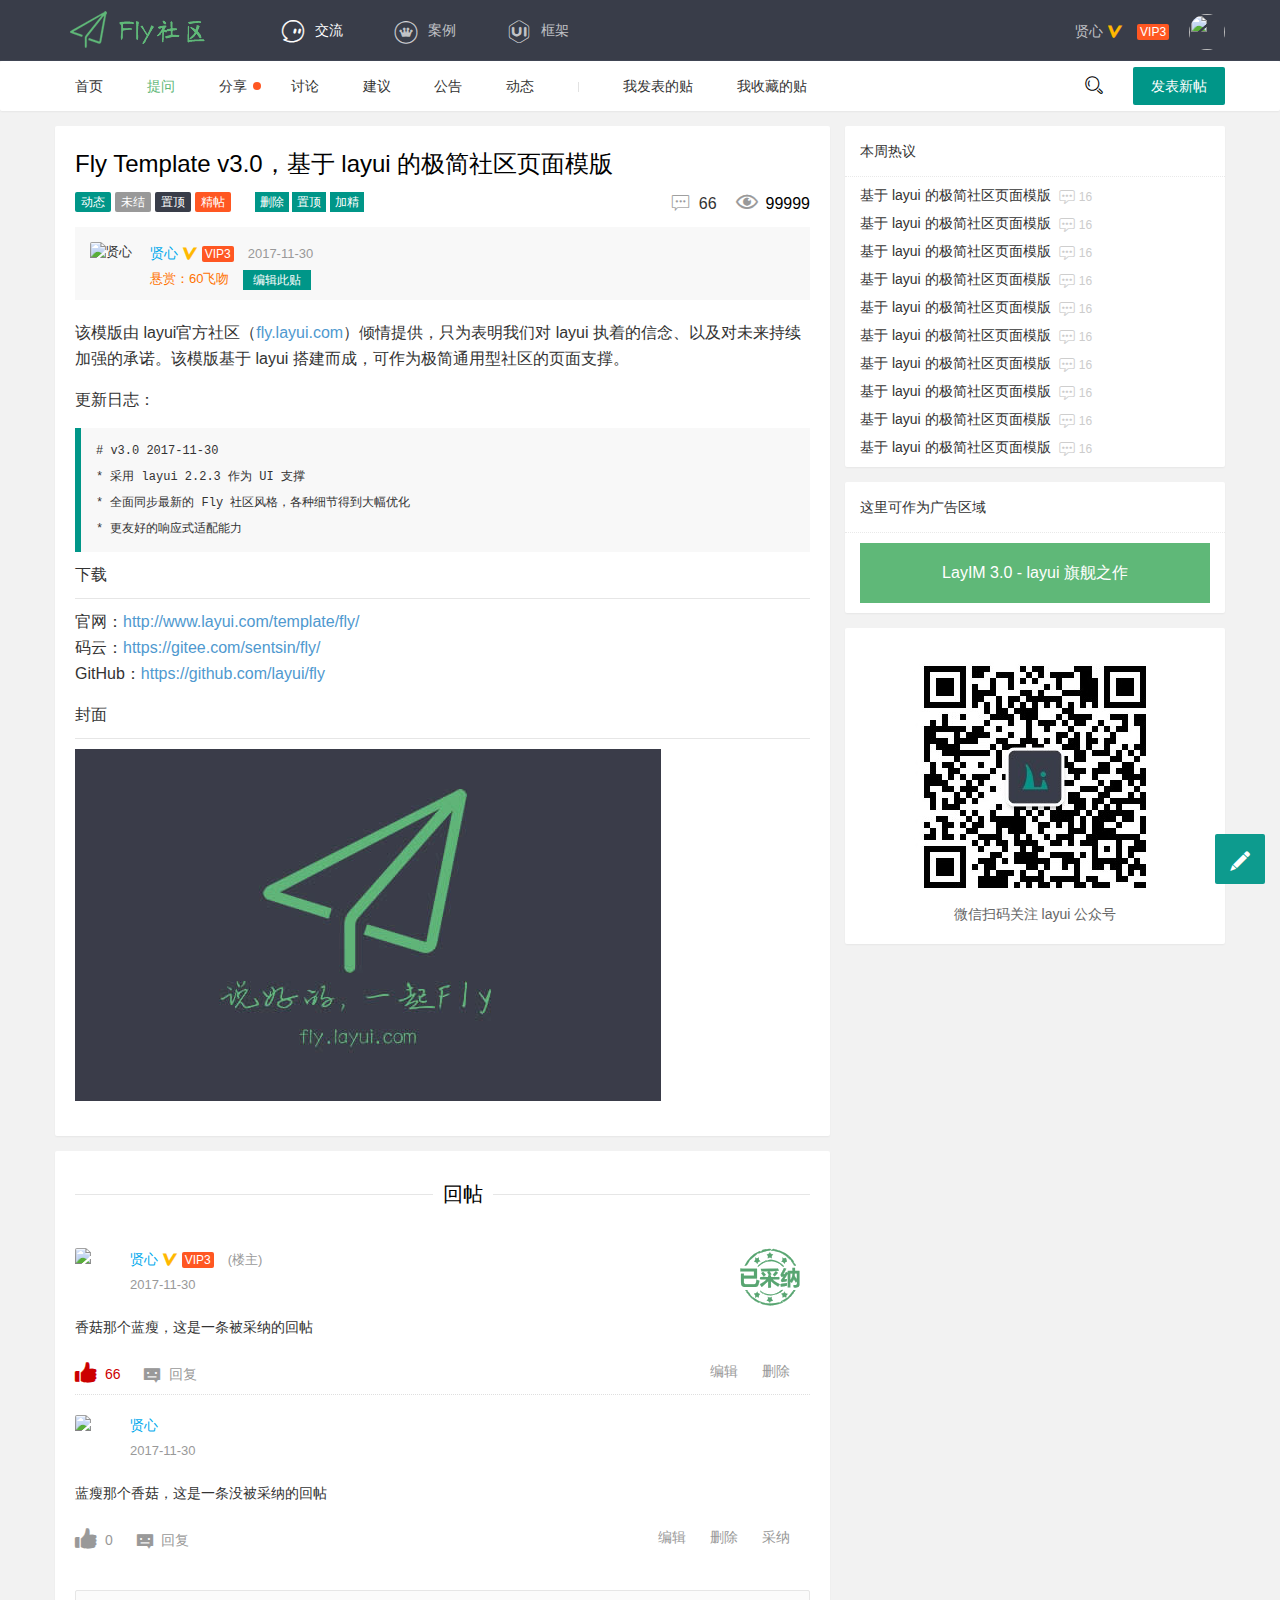
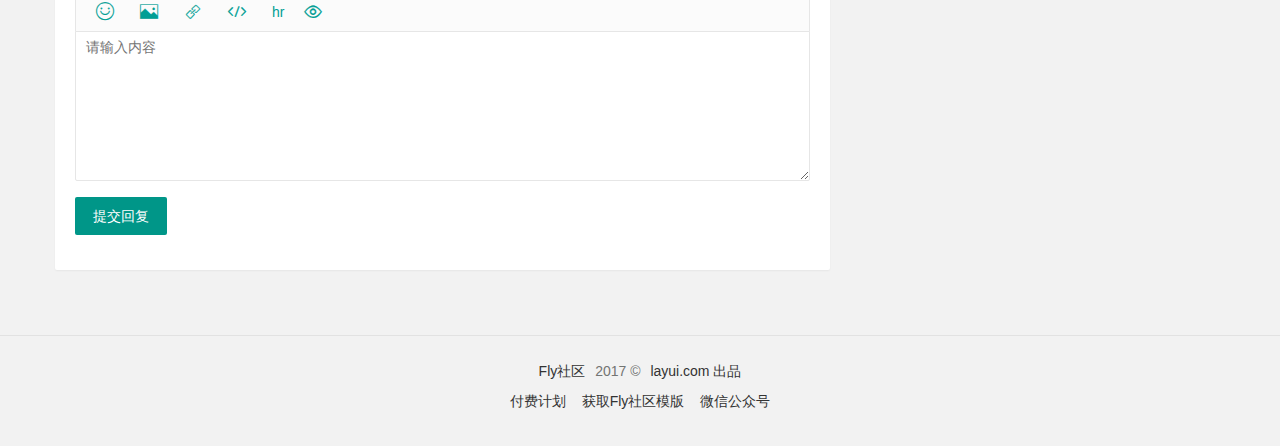
==== src/main/resources/static/fly/html/jie/detail.html @ 5659e228 "Initial commit" ====
<!DOCTYPE html>
<html>
<head>
  <meta charset="utf-8">
  <title>Fly Template v3.0，基于 layui 的极简社区页面模版</title>
  <meta name="viewport" content="width=device-width, initial-scale=1, maximum-scale=1">
  <meta name="keywords" content="fly,layui,前端社区">
  <meta name="description" content="Fly社区是模块化前端UI框架Layui的官网社区，致力于为web开发提供强劲动力">
  <link rel="stylesheet" href="../../res/layui/css/layui.css">
  <link rel="stylesheet" href="../../res/css/global.css">
</head>
<body>

<div class="fly-header layui-bg-black">
  <div class="layui-container">
    <a class="fly-logo" href="/">
      <img src="../../res/images/logo.png" alt="layui">
    </a>
    <ul class="layui-nav fly-nav layui-hide-xs">
      <li class="layui-nav-item layui-this">
        <a href="/"><i class="iconfont icon-jiaoliu"></i>交流</a>
      </li>
      <li class="layui-nav-item">
        <a href="../case/case.html"><i class="iconfont icon-iconmingxinganli"></i>案例</a>
      </li>
      <li class="layui-nav-item">
        <a href="http://www.layui.com/" target="_blank"><i class="iconfont icon-ui"></i>框架</a>
      </li>
    </ul>
    
    <ul class="layui-nav fly-nav-user">
      
      <!-- 未登入的状态 -->
      <!--
      <li class="layui-nav-item">
        <a class="iconfont icon-touxiang layui-hide-xs" href="user/login.html"></a>
      </li>
      <li class="layui-nav-item">
        <a href="user/login.html">登入</a>
      </li>
      <li class="layui-nav-item">
        <a href="user/reg.html">注册</a>
      </li>
      <li class="layui-nav-item layui-hide-xs">
        <a href="/app/qq/" onclick="layer.msg('正在通过QQ登入', {icon:16, shade: 0.1, time:0})" title="QQ登入" class="iconfont icon-qq"></a>
      </li>
      <li class="layui-nav-item layui-hide-xs">
        <a href="/app/weibo/" onclick="layer.msg('正在通过微博登入', {icon:16, shade: 0.1, time:0})" title="微博登入" class="iconfont icon-weibo"></a>
      </li>
       -->
      
      <!-- 登入后的状态 -->
      <li class="layui-nav-item">
        <a class="fly-nav-avatar" href="javascript:;">
          <cite class="layui-hide-xs">贤心</cite>
          <i class="iconfont icon-renzheng layui-hide-xs" title="认证信息：layui 作者"></i>
          <i class="layui-badge fly-badge-vip layui-hide-xs">VIP3</i>
          <img src="https://tva1.sinaimg.cn/crop.0.0.118.118.180/5db11ff4gw1e77d3nqrv8j203b03cweg.jpg">
        </a>
        <dl class="layui-nav-child">
          <dd><a href="../user/set.html"><i class="layui-icon">&#xe620;</i>基本设置</a></dd>
          <dd><a href="../user/message.html"><i class="iconfont icon-tongzhi" style="top: 4px;"></i>我的消息</a></dd>
          <dd><a href="../user/home.html"><i class="layui-icon" style="margin-left: 2px; font-size: 22px;">&#xe68e;</i>我的主页</a></dd>
          <hr style="margin: 5px 0;">
          <dd><a href="" style="text-align: center;">退出</a></dd>
        </dl>
      </li>
    </ul>
  </div>
</div>

<div class="layui-hide-xs">
  <div class="fly-panel fly-column">
    <div class="layui-container">
      <ul class="layui-clear">
        <li class="layui-hide-xs"><a href="/">首页</a></li> 
        <li class="layui-this"><a href="">提问</a></li> 
        <li><a href="">分享<span class="layui-badge-dot"></span></a></li> 
        <li><a href="">讨论</a></li> 
        <li><a href="">建议</a></li> 
        <li><a href="">公告</a></li> 
        <li><a href="">动态</a></li> 
        <li class="layui-hide-xs layui-hide-sm layui-show-md-inline-block"><span class="fly-mid"></span></li> 
        
        <!-- 用户登入后显示 -->
        <li class="layui-hide-xs layui-hide-sm layui-show-md-inline-block"><a href="../user/index.html">我发表的贴</a></li> 
        <li class="layui-hide-xs layui-hide-sm layui-show-md-inline-block"><a href="../user/index.html#collection">我收藏的贴</a></li> 
      </ul> 
      
      <div class="fly-column-right layui-hide-xs"> 
        <span class="fly-search"><i class="layui-icon"></i></span> 
        <a href="add.html" class="layui-btn">发表新帖</a> 
      </div> 
      <div class="layui-hide-sm layui-show-xs-block" style="margin-top: -10px; padding-bottom: 10px; text-align: center;"> 
        <a href="add.html" class="layui-btn">发表新帖</a> 
      </div> 
    </div>
  </div>
</div>

<div class="layui-container">
  <div class="layui-row layui-col-space15">
    <div class="layui-col-md8 content detail">
      <div class="fly-panel detail-box">
        <h1>Fly Template v3.0，基于 layui 的极简社区页面模版</h1>
        <div class="fly-detail-info">
          <!-- <span class="layui-badge">审核中</span> -->
          <span class="layui-badge layui-bg-green fly-detail-column">动态</span>
          
          <span class="layui-badge" style="background-color: #999;">未结</span>
          <!-- <span class="layui-badge" style="background-color: #5FB878;">已结</span> -->
          
          <span class="layui-badge layui-bg-black">置顶</span>
          <span class="layui-badge layui-bg-red">精帖</span>
          
          <div class="fly-admin-box" data-id="123">
            <span class="layui-btn layui-btn-xs jie-admin" type="del">删除</span>
            
            <span class="layui-btn layui-btn-xs jie-admin" type="set" field="stick" rank="1">置顶</span> 
            <!-- <span class="layui-btn layui-btn-xs jie-admin" type="set" field="stick" rank="0" style="background-color:#ccc;">取消置顶</span> -->
            
            <span class="layui-btn layui-btn-xs jie-admin" type="set" field="status" rank="1">加精</span> 
            <!-- <span class="layui-btn layui-btn-xs jie-admin" type="set" field="status" rank="0" style="background-color:#ccc;">取消加精</span> -->
          </div>
          <span class="fly-list-nums"> 
            <a href="#comment"><i class="iconfont" title="回答">&#xe60c;</i> 66</a>
            <i class="iconfont" title="人气">&#xe60b;</i> 99999
          </span>
        </div>
        <div class="detail-about">
          <a class="fly-avatar" href="../user/home.html">
            <img src="https://tva1.sinaimg.cn/crop.0.0.118.118.180/5db11ff4gw1e77d3nqrv8j203b03cweg.jpg" alt="贤心">
          </a>
          <div class="fly-detail-user">
            <a href="../user/home.html" class="fly-link">
              <cite>贤心</cite>
              <i class="iconfont icon-renzheng" title="认证信息：{{ rows.user.approve }}"></i>
              <i class="layui-badge fly-badge-vip">VIP3</i>
            </a>
            <span>2017-11-30</span>
          </div>
          <div class="detail-hits" id="LAY_jieAdmin" data-id="123">
            <span style="padding-right: 10px; color: #FF7200">悬赏：60飞吻</span>  
            <span class="layui-btn layui-btn-xs jie-admin" type="edit"><a href="add.html">编辑此贴</a></span>
          </div>
        </div>
        <div class="detail-body photos">
          <p>
            该模版由 layui官方社区（<a href="http://fly.layui.com/" target="_blank">fly.layui.com</a>）倾情提供，只为表明我们对 layui 执着的信念、以及对未来持续加强的承诺。该模版基于 layui 搭建而成，可作为极简通用型社区的页面支撑。
          </p>
          <p>更新日志：</p>
<pre>
# v3.0 2017-11-30
* 采用 layui 2.2.3 作为 UI 支撑
* 全面同步最新的 Fly 社区风格，各种细节得到大幅优化
* 更友好的响应式适配能力
</pre>
          
          下载<hr>
          <p>
            官网：<a href="http://www.layui.com/template/fly/" target="_blank">http://www.layui.com/template/fly/</a><br>
            码云：<a href="https://gitee.com/sentsin/fly/" target="_blank">https://gitee.com/sentsin/fly/</a><br>
            GitHub：<a href="https://github.com/layui/fly" target="_blank">https://github.com/layui/fly</a>
          </p>
          封面<hr>
          <p>
            <img src="../../res/images/fly.jpg" alt="Fly社区">
          </p>
        </div>
      </div>

      <div class="fly-panel detail-box" id="flyReply">
        <fieldset class="layui-elem-field layui-field-title" style="text-align: center;">
          <legend>回帖</legend>
        </fieldset>

        <ul class="jieda" id="jieda">
          <li data-id="111" class="jieda-daan">
            <a name="item-1111111111"></a>
            <div class="detail-about detail-about-reply">
              <a class="fly-avatar" href="">
                <img src="https://tva1.sinaimg.cn/crop.0.0.118.118.180/5db11ff4gw1e77d3nqrv8j203b03cweg.jpg" alt=" ">
              </a>
              <div class="fly-detail-user">
                <a href="" class="fly-link">
                  <cite>贤心</cite>
                  <i class="iconfont icon-renzheng" title="认证信息：XXX"></i>
                  <i class="layui-badge fly-badge-vip">VIP3</i>              
                </a>
                
                <span>(楼主)</span>
                <!--
                <span style="color:#5FB878">(管理员)</span>
                <span style="color:#FF9E3F">（社区之光）</span>
                <span style="color:#999">（该号已被封）</span>
                -->
              </div>

              <div class="detail-hits">
                <span>2017-11-30</span>
              </div>

              <i class="iconfont icon-caina" title="最佳答案"></i>
            </div>
            <div class="detail-body jieda-body photos">
              <p>香菇那个蓝瘦，这是一条被采纳的回帖</p>
            </div>
            <div class="jieda-reply">
              <span class="jieda-zan zanok" type="zan">
                <i class="iconfont icon-zan"></i>
                <em>66</em>
              </span>
              <span type="reply">
                <i class="iconfont icon-svgmoban53"></i>
                回复
              </span>
              <div class="jieda-admin">
                <span type="edit">编辑</span>
                <span type="del">删除</span>
                <!-- <span class="jieda-accept" type="accept">采纳</span> -->
              </div>
            </div>
          </li>
          
          <li data-id="111">
            <a name="item-1111111111"></a>
            <div class="detail-about detail-about-reply">
              <a class="fly-avatar" href="">
                <img src="https://tva1.sinaimg.cn/crop.0.0.118.118.180/5db11ff4gw1e77d3nqrv8j203b03cweg.jpg" alt=" ">
              </a>
              <div class="fly-detail-user">
                <a href="" class="fly-link">
                  <cite>贤心</cite>       
                </a>
              </div>
              <div class="detail-hits">
                <span>2017-11-30</span>
              </div>
            </div>
            <div class="detail-body jieda-body photos">
              <p>蓝瘦那个香菇，这是一条没被采纳的回帖</p>
            </div>
            <div class="jieda-reply">
              <span class="jieda-zan" type="zan">
                <i class="iconfont icon-zan"></i>
                <em>0</em>
              </span>
              <span type="reply">
                <i class="iconfont icon-svgmoban53"></i>
                回复
              </span>
              <div class="jieda-admin">
                <span type="edit">编辑</span>
                <span type="del">删除</span>
                <span class="jieda-accept" type="accept">采纳</span>
              </div>
            </div>
          </li>
          
          <!-- 无数据时 -->
          <!-- <li class="fly-none">消灭零回复</li> -->
        </ul>
        
        <div class="layui-form layui-form-pane">
          <form action="/jie/reply/" method="post">
            <div class="layui-form-item layui-form-text">
              <a name="comment"></a>
              <div class="layui-input-block">
                <textarea id="L_content" name="content" required lay-verify="required" placeholder="请输入内容"  class="layui-textarea fly-editor" style="height: 150px;"></textarea>
              </div>
            </div>
            <div class="layui-form-item">
              <input type="hidden" name="jid" value="123">
              <button class="layui-btn" lay-filter="*" lay-submit>提交回复</button>
            </div>
          </form>
        </div>
      </div>
    </div>
    <div class="layui-col-md4">
      <dl class="fly-panel fly-list-one">
        <dt class="fly-panel-title">本周热议</dt>
        <dd>
          <a href="">基于 layui 的极简社区页面模版</a>
          <span><i class="iconfont icon-pinglun1"></i> 16</span>
        </dd>
        <dd>
          <a href="">基于 layui 的极简社区页面模版</a>
          <span><i class="iconfont icon-pinglun1"></i> 16</span>
        </dd>
        <dd>
          <a href="">基于 layui 的极简社区页面模版</a>
          <span><i class="iconfont icon-pinglun1"></i> 16</span>
        </dd>
        <dd>
          <a href="">基于 layui 的极简社区页面模版</a>
          <span><i class="iconfont icon-pinglun1"></i> 16</span>
        </dd>
        <dd>
          <a href="">基于 layui 的极简社区页面模版</a>
          <span><i class="iconfont icon-pinglun1"></i> 16</span>
        </dd>
        <dd>
          <a href="">基于 layui 的极简社区页面模版</a>
          <span><i class="iconfont icon-pinglun1"></i> 16</span>
        </dd>
        <dd>
          <a href="">基于 layui 的极简社区页面模版</a>
          <span><i class="iconfont icon-pinglun1"></i> 16</span>
        </dd>
        <dd>
          <a href="">基于 layui 的极简社区页面模版</a>
          <span><i class="iconfont icon-pinglun1"></i> 16</span>
        </dd>
        <dd>
          <a href="">基于 layui 的极简社区页面模版</a>
          <span><i class="iconfont icon-pinglun1"></i> 16</span>
        </dd>
        <dd>
          <a href="">基于 layui 的极简社区页面模版</a>
          <span><i class="iconfont icon-pinglun1"></i> 16</span>
        </dd>

        <!-- 无数据时 -->
        <!--
        <div class="fly-none">没有相关数据</div>
        -->
      </dl>

      <div class="fly-panel">
        <div class="fly-panel-title">
          这里可作为广告区域
        </div>
        <div class="fly-panel-main">
          <a href="http://layim.layui.com/?from=fly" target="_blank" class="fly-zanzhu" time-limit="2017.09.25-2099.01.01" style="background-color: #5FB878;">LayIM 3.0 - layui 旗舰之作</a>
        </div>
      </div>

      <div class="fly-panel" style="padding: 20px 0; text-align: center;">
        <img src="../../res/images/weixin.jpg" style="max-width: 100%;" alt="layui">
        <p style="position: relative; color: #666;">微信扫码关注 layui 公众号</p>
      </div>

    </div>
  </div>
</div>

<div class="fly-footer">
  <p><a href="http://fly.layui.com/" target="_blank">Fly社区</a> 2017 &copy; <a href="http://www.layui.com/" target="_blank">layui.com 出品</a></p>
  <p>
    <a href="http://fly.layui.com/jie/3147/" target="_blank">付费计划</a>
    <a href="http://www.layui.com/template/fly/" target="_blank">获取Fly社区模版</a>
    <a href="http://fly.layui.com/jie/2461/" target="_blank">微信公众号</a>
  </p>
</div>

<script src="../../res/layui/layui.js"></script>
<script>
layui.cache.page = 'jie';
layui.cache.user = {
  username: '游客'
  ,uid: -1
  ,avatar: '../../res/images/avatar/00.jpg'
  ,experience: 83
  ,sex: '男'
};
layui.config({
  version: "3.0.0"
  ,base: '../../res/mods/'
}).extend({
  fly: 'index'
}).use(['fly', 'face'], function(){
  var $ = layui.$
  ,fly = layui.fly;
  //如果你是采用模版自带的编辑器，你需要开启以下语句来解析。
  /*
  $('.detail-body').each(function(){
    var othis = $(this), html = othis.html();
    othis.html(fly.content(html));
  });
  */
});
</script>

</body>
</html>
---- src/main/resources/static/fly/res/layui/css/layui.css ----
/** layui-v2.2.3 MIT License By http://www.layui.com */
 .layui-inline,img{display:inline-block;vertical-align:middle}h1,h2,h3,h4,h5,h6{font-weight:400}.layui-edge,.layui-header,.layui-inline,.layui-main{position:relative}.layui-btn,.layui-edge,.layui-inline,img{vertical-align:middle}blockquote,body,button,dd,div,dl,dt,form,h1,h2,h3,h4,h5,h6,input,li,ol,p,pre,td,textarea,th,ul{margin:0;padding:0;-webkit-tap-highlight-color:rgba(0,0,0,0)}a:active,a:hover{outline:0}img{border:none}li{list-style:none}table{border-collapse:collapse;border-spacing:0}h4,h5,h6{font-size:100%}button,input,optgroup,option,select,textarea{font-family:inherit;font-size:inherit;font-style:inherit;font-weight:inherit;outline:0}pre{white-space:pre-wrap;white-space:-moz-pre-wrap;white-space:-pre-wrap;white-space:-o-pre-wrap;word-wrap:break-word}body{line-height:24px;font:14px Helvetica Neue,Helvetica,PingFang SC,\5FAE\8F6F\96C5\9ED1,Tahoma,Arial,sans-serif}hr{height:1px;margin:10px 0;border:0;clear:both}a{color:#333;text-decoration:none}a:hover{color:#777}a cite{font-style:normal;*cursor:pointer}.layui-border-box,.layui-border-box *{box-sizing:border-box}.layui-box,.layui-box *{box-sizing:content-box}.layui-clear{clear:both;*zoom:1}.layui-clear:after{content:'\20';clear:both;*zoom:1;display:block;height:0}.layui-inline{*display:inline;*zoom:1}.layui-edge{display:inline-block;width:0;height:0;border-width:6px;border-style:dashed;border-color:transparent;overflow:hidden}.layui-edge-top{top:-4px;border-bottom-color:#999;border-bottom-style:solid}.layui-edge-right{border-left-color:#999;border-left-style:solid}.layui-edge-bottom{top:2px;border-top-color:#999;border-top-style:solid}.layui-edge-left{border-right-color:#999;border-right-style:solid}.layui-elip{text-overflow:ellipsis;overflow:hidden;white-space:nowrap}.layui-disabled,.layui-icon,.layui-unselect{-moz-user-select:none;-webkit-user-select:none;-ms-user-select:none}.layui-disabled,.layui-disabled:hover{color:#d2d2d2!important;cursor:not-allowed!important}.layui-circle{border-radius:100%}.layui-show{display:block!important}.layui-hide{display:none!important}@font-face{font-family:layui-icon;src:url(../font/iconfont.eot?v=220);src:url(../font/iconfont.eot?v=220#iefix) format('embedded-opentype'),url(../font/iconfont.svg?v=220#iconfont) format('svg'),url(../font/iconfont.woff?v=220) format('woff'),url(../font/iconfont.ttf?v=220) format('truetype')}.layui-icon{font-family:layui-icon!important;font-size:16px;font-style:normal;-webkit-font-smoothing:antialiased;-moz-osx-font-smoothing:grayscale}.layui-main{width:1140px;margin:0 auto}.layui-header{z-index:1000;height:60px}.layui-header a:hover{transition:all .5s;-webkit-transition:all .5s}.layui-side{position:fixed;top:0;bottom:0;z-index:999;width:200px;overflow-x:hidden}.layui-side-scroll{width:220px;height:100%;overflow-x:hidden}.layui-body{position:absolute;left:200px;right:0;top:0;bottom:0;z-index:998;width:auto;overflow:hidden;overflow-y:auto;box-sizing:border-box}.layui-layout-body{overflow:hidden}.layui-layout-admin .layui-header{background-color:#23262E}.layui-layout-admin .layui-side{top:60px;width:200px;overflow-x:hidden}.layui-layout-admin .layui-body{top:60px;bottom:44px}.layui-layout-admin .layui-main{width:auto;margin:0 15px}.layui-layout-admin .layui-footer{position:fixed;left:200px;right:0;bottom:0;height:44px;line-height:44px;padding:0 15px;background-color:#eee}.layui-layout-admin .layui-logo{position:absolute;left:0;top:0;width:200px;height:100%;line-height:60px;text-align:center;color:#009688;font-size:16px}.layui-layout-admin .layui-header .layui-nav{background:0 0}.layui-layout-left{position:absolute!important;left:200px;top:0}.layui-layout-right{position:absolute!important;right:0;top:0}.layui-container{position:relative;margin:0 auto;padding:0 15px;box-sizing:border-box}.layui-fluid{position:relative;margin:0 auto;padding:0 15px}.layui-row:after,.layui-row:before{content:'';display:block;clear:both}.layui-col-lg1,.layui-col-lg10,.layui-col-lg11,.layui-col-lg12,.layui-col-lg2,.layui-col-lg3,.layui-col-lg4,.layui-col-lg5,.layui-col-lg6,.layui-col-lg7,.layui-col-lg8,.layui-col-lg9,.layui-col-md1,.layui-col-md10,.layui-col-md11,.layui-col-md12,.layui-col-md2,.layui-col-md3,.layui-col-md4,.layui-col-md5,.layui-col-md6,.layui-col-md7,.layui-col-md8,.layui-col-md9,.layui-col-sm1,.layui-col-sm10,.layui-col-sm11,.layui-col-sm12,.layui-col-sm2,.layui-col-sm3,.layui-col-sm4,.layui-col-sm5,.layui-col-sm6,.layui-col-sm7,.layui-col-sm8,.layui-col-sm9,.layui-col-xs1,.layui-col-xs10,.layui-col-xs11,.layui-col-xs12,.layui-col-xs2,.layui-col-xs3,.layui-col-xs4,.layui-col-xs5,.layui-col-xs6,.layui-col-xs7,.layui-col-xs8,.layui-col-xs9{position:relative;display:block;box-sizing:border-box}.layui-col-xs1,.layui-col-xs10,.layui-col-xs11,.layui-col-xs12,.layui-col-xs2,.layui-col-xs3,.layui-col-xs4,.layui-col-xs5,.layui-col-xs6,.layui-col-xs7,.layui-col-xs8,.layui-col-xs9{float:left}.layui-col-xs1{width:8.33333333%}.layui-col-xs2{width:16.66666667%}.layui-col-xs3{width:25%}.layui-col-xs4{width:33.33333333%}.layui-col-xs5{width:41.66666667%}.layui-col-xs6{width:50%}.layui-col-xs7{width:58.33333333%}.layui-col-xs8{width:66.66666667%}.layui-col-xs9{width:75%}.layui-col-xs10{width:83.33333333%}.layui-col-xs11{width:91.66666667%}.layui-col-xs12{width:100%}.layui-col-xs-offset1{margin-left:8.33333333%}.layui-col-xs-offset2{margin-left:16.66666667%}.layui-col-xs-offset3{margin-left:25%}.layui-col-xs-offset4{margin-left:33.33333333%}.layui-col-xs-offset5{margin-left:41.66666667%}.layui-col-xs-offset6{margin-left:50%}.layui-col-xs-offset7{margin-left:58.33333333%}.layui-col-xs-offset8{margin-left:66.66666667%}.layui-col-xs-offset9{margin-left:75%}.layui-col-xs-offset10{margin-left:83.33333333%}.layui-col-xs-offset11{margin-left:91.66666667%}.layui-col-xs-offset12{margin-left:100%}@media screen and (max-width:768px){.layui-hide-xs{display:none!important}.layui-show-xs-block{display:block!important}.layui-show-xs-inline{display:inline!important}.layui-show-xs-inline-block{display:inline-block!important}}@media screen and (min-width:768px){.layui-container{width:750px}.layui-hide-sm{display:none!important}.layui-show-sm-block{display:block!important}.layui-show-sm-inline{display:inline!important}.layui-show-sm-inline-block{display:inline-block!important}.layui-col-sm1,.layui-col-sm10,.layui-col-sm11,.layui-col-sm12,.layui-col-sm2,.layui-col-sm3,.layui-col-sm4,.layui-col-sm5,.layui-col-sm6,.layui-col-sm7,.layui-col-sm8,.layui-col-sm9{float:left}.layui-col-sm1{width:8.33333333%}.layui-col-sm2{width:16.66666667%}.layui-col-sm3{width:25%}.layui-col-sm4{width:33.33333333%}.layui-col-sm5{width:41.66666667%}.layui-col-sm6{width:50%}.layui-col-sm7{width:58.33333333%}.layui-col-sm8{width:66.66666667%}.layui-col-sm9{width:75%}.layui-col-sm10{width:83.33333333%}.layui-col-sm11{width:91.66666667%}.layui-col-sm12{width:100%}.layui-col-sm-offset1{margin-left:8.33333333%}.layui-col-sm-offset2{margin-left:16.66666667%}.layui-col-sm-offset3{margin-left:25%}.layui-col-sm-offset4{margin-left:33.33333333%}.layui-col-sm-offset5{margin-left:41.66666667%}.layui-col-sm-offset6{margin-left:50%}.layui-col-sm-offset7{margin-left:58.33333333%}.layui-col-sm-offset8{margin-left:66.66666667%}.layui-col-sm-offset9{margin-left:75%}.layui-col-sm-offset10{margin-left:83.33333333%}.layui-col-sm-offset11{margin-left:91.66666667%}.layui-col-sm-offset12{margin-left:100%}}@media screen and (min-width:992px){.layui-container{width:970px}.layui-hide-md{display:none!important}.layui-show-md-block{display:block!important}.layui-show-md-inline{display:inline!important}.layui-show-md-inline-block{display:inline-block!important}.layui-col-md1,.layui-col-md10,.layui-col-md11,.layui-col-md12,.layui-col-md2,.layui-col-md3,.layui-col-md4,.layui-col-md5,.layui-col-md6,.layui-col-md7,.layui-col-md8,.layui-col-md9{float:left}.layui-col-md1{width:8.33333333%}.layui-col-md2{width:16.66666667%}.layui-col-md3{width:25%}.layui-col-md4{width:33.33333333%}.layui-col-md5{width:41.66666667%}.layui-col-md6{width:50%}.layui-col-md7{width:58.33333333%}.layui-col-md8{width:66.66666667%}.layui-col-md9{width:75%}.layui-col-md10{width:83.33333333%}.layui-col-md11{width:91.66666667%}.layui-col-md12{width:100%}.layui-col-md-offset1{margin-left:8.33333333%}.layui-col-md-offset2{margin-left:16.66666667%}.layui-col-md-offset3{margin-left:25%}.layui-col-md-offset4{margin-left:33.33333333%}.layui-col-md-offset5{margin-left:41.66666667%}.layui-col-md-offset6{margin-left:50%}.layui-col-md-offset7{margin-left:58.33333333%}.layui-col-md-offset8{margin-left:66.66666667%}.layui-col-md-offset9{margin-left:75%}.layui-col-md-offset10{margin-left:83.33333333%}.layui-col-md-offset11{margin-left:91.66666667%}.layui-col-md-offset12{margin-left:100%}}@media screen and (min-width:1200px){.layui-container{width:1170px}.layui-hide-lg{display:none!important}.layui-show-lg-block{display:block!important}.layui-show-lg-inline{display:inline!important}.layui-show-lg-inline-block{display:inline-block!important}.layui-col-lg1,.layui-col-lg10,.layui-col-lg11,.layui-col-lg12,.layui-col-lg2,.layui-col-lg3,.layui-col-lg4,.layui-col-lg5,.layui-col-lg6,.layui-col-lg7,.layui-col-lg8,.layui-col-lg9{float:left}.layui-col-lg1{width:8.33333333%}.layui-col-lg2{width:16.66666667%}.layui-col-lg3{width:25%}.layui-col-lg4{width:33.33333333%}.layui-col-lg5{width:41.66666667%}.layui-col-lg6{width:50%}.layui-col-lg7{width:58.33333333%}.layui-col-lg8{width:66.66666667%}.layui-col-lg9{width:75%}.layui-col-lg10{width:83.33333333%}.layui-col-lg11{width:91.66666667%}.layui-col-lg12{width:100%}.layui-col-lg-offset1{margin-left:8.33333333%}.layui-col-lg-offset2{margin-left:16.66666667%}.layui-col-lg-offset3{margin-left:25%}.layui-col-lg-offset4{margin-left:33.33333333%}.layui-col-lg-offset5{margin-left:41.66666667%}.layui-col-lg-offset6{margin-left:50%}.layui-col-lg-offset7{margin-left:58.33333333%}.layui-col-lg-offset8{margin-left:66.66666667%}.layui-col-lg-offset9{margin-left:75%}.layui-col-lg-offset10{margin-left:83.33333333%}.layui-col-lg-offset11{margin-left:91.66666667%}.layui-col-lg-offset12{margin-left:100%}}.layui-col-space1{margin:-.5px}.layui-col-space1>*{padding:.5px}.layui-col-space3{margin:-1.5px}.layui-col-space3>*{padding:1.5px}.layui-col-space5{margin:-2.5px}.layui-col-space5>*{padding:2.5px}.layui-col-space8{margin:-3.5px}.layui-col-space8>*{padding:3.5px}.layui-col-space10{margin:-5px}.layui-col-space10>*{padding:5px}.layui-col-space12{margin:-6px}.layui-col-space12>*{padding:6px}.layui-col-space15{margin:-7.5px}.layui-col-space15>*{padding:7.5px}.layui-col-space18{margin:-9px}.layui-col-space18>*{padding:9px}.layui-col-space20{margin:-10px}.layui-col-space20>*{padding:10px}.layui-col-space22{margin:-11px}.layui-col-space22>*{padding:11px}.layui-col-space25{margin:-12.5px}.layui-col-space25>*{padding:12.5px}.layui-col-space30{margin:-15px}.layui-col-space30>*{padding:15px}.layui-btn,.layui-input,.layui-select,.layui-textarea,.layui-upload-button{outline:0;-webkit-appearance:none;transition:all .3s;-webkit-transition:all .3s;box-sizing:border-box}.layui-elem-quote{margin-bottom:10px;padding:15px;line-height:22px;border-left:5px solid #009688;border-radius:0 2px 2px 0;background-color:#f2f2f2}.layui-quote-nm{border-style:solid;border-width:1px 1px 1px 5px;background:0 0}.layui-elem-field{margin-bottom:10px;padding:0;border-width:1px;border-style:solid}.layui-elem-field legend{margin-left:20px;padding:0 10px;font-size:20px;font-weight:300}.layui-field-title{margin:10px 0 20px;border-width:1px 0 0}.layui-field-box{padding:10px 15px}.layui-field-title .layui-field-box{padding:10px 0}.layui-progress{position:relative;height:6px;border-radius:20px;background-color:#e2e2e2}.layui-progress-bar{position:absolute;left:0;top:0;width:0;max-width:100%;height:6px;border-radius:20px;text-align:right;background-color:#5FB878;transition:all .3s;-webkit-transition:all .3s}.layui-progress-big,.layui-progress-big .layui-progress-bar{height:18px;line-height:18px}.layui-progress-text{position:relative;top:-18px;line-height:18px;font-size:12px;color:#666}.layui-progress-big .layui-progress-text{position:static;padding:0 10px;color:#fff}.layui-card-header,.layui-colla-title{position:relative;height:42px;color:#333;font-size:14px}.layui-card{margin-bottom:15px;border-radius:2px;background-color:#fff;box-shadow:0 1px 2px 0 rgba(0,0,0,.05)}.layui-card:last-child{margin-bottom:0}.layui-card-header{line-height:42px;padding:0 15px;border-bottom:1px solid #f6f6f6;border-radius:2px 2px 0 0}.layui-card-body{position:relative;padding:10px 15px;line-height:24px}.layui-card-body .layui-table{margin:5px 0}.layui-card .layui-tab{margin:0}.layui-collapse{border-width:1px;border-style:solid;border-radius:2px}.layui-colla-content,.layui-colla-item{border-top-width:1px;border-top-style:solid}.layui-colla-item:first-child{border-top:none}.layui-colla-title{line-height:42px;padding:0 15px 0 35px;background-color:#f2f2f2;cursor:pointer}.layui-colla-content{display:none;padding:10px 15px;line-height:22px;color:#666}.layui-bg-black,.layui-bg-blue,.layui-bg-cyan,.layui-bg-green,.layui-bg-orange,.layui-bg-red{color:#fff!important}.layui-colla-icon{position:absolute;left:15px;top:0;font-size:14px}.layui-bg-red{background-color:#FF5722!important}.layui-bg-orange{background-color:#FFB800!important}.layui-bg-green{background-color:#009688!important}.layui-bg-cyan{background-color:#2F4056!important}.layui-bg-blue{background-color:#1E9FFF!important}.layui-bg-black{background-color:#393D49!important}.layui-bg-gray{background-color:#eee!important;color:#666!important}.layui-badge-rim,.layui-colla-content,.layui-colla-item,.layui-collapse,.layui-elem-field,.layui-form-pane .layui-form-item[pane],.layui-form-pane .layui-form-label,.layui-input,.layui-layedit,.layui-layedit-tool,.layui-quote-nm,.layui-select,.layui-tab-bar,.layui-tab-card,.layui-tab-title,.layui-tab-title .layui-this:after,.layui-textarea{border-color:#e6e6e6}.layui-timeline-item:before,hr{background-color:#e6e6e6}.layui-text{line-height:22px;font-size:14px;color:#666}.layui-text h1,.layui-text h2,.layui-text h3{font-weight:500;color:#333}.layui-text h1{font-size:30px}.layui-text h2{font-size:24px}.layui-text h3{font-size:18px}.layui-text a:not(.layui-btn){color:#01AAED}.layui-text a:not(.layui-btn):hover{text-decoration:underline}.layui-text ul{padding:5px 0 5px 15px}.layui-text ul li{margin-top:5px;list-style-type:disc}.layui-text em,.layui-word-aux{color:#999!important;padding:0 5px!important}.layui-btn{display:inline-block;height:38px;line-height:38px;padding:0 18px;background-color:#009688;color:#fff;white-space:nowrap;text-align:center;font-size:14px;border:none;border-radius:2px;cursor:pointer;-moz-user-select:none;-webkit-user-select:none;-ms-user-select:none}.layui-btn:hover{opacity:.8;filter:alpha(opacity=80);color:#fff}.layui-btn:active{opacity:1;filter:alpha(opacity=100)}.layui-btn+.layui-btn{margin-left:10px}.layui-btn-radius{border-radius:100px}.layui-btn .layui-icon{margin-right:3px;font-size:18px;vertical-align:bottom;vertical-align:middle\9}.layui-btn-primary{border:1px solid #C9C9C9;background-color:#fff;color:#555}.layui-btn-primary:hover{border-color:#009688;color:#333}.layui-btn-normal{background-color:#1E9FFF}.layui-btn-warm{background-color:#FFB800}.layui-btn-danger{background-color:#FF5722}.layui-btn-disabled,.layui-btn-disabled:active,.layui-btn-disabled:hover{border:1px solid #e6e6e6;background-color:#FBFBFB;color:#C9C9C9;cursor:not-allowed;opacity:1}.layui-btn-lg{height:44px;line-height:44px;padding:0 25px;font-size:16px}.layui-btn-sm{height:30px;line-height:30px;padding:0 10px;font-size:12px}.layui-btn-sm i{font-size:16px!important}.layui-btn-xs{height:22px;line-height:22px;padding:0 5px;font-size:12px}.layui-btn-xs i{font-size:14px!important}.layui-btn-group{display:inline-block;vertical-align:middle;font-size:0}.layui-btn-group .layui-btn{margin-left:0!important;margin-right:0!important;border-left:1px solid rgba(255,255,255,.5);border-radius:0}.layui-btn-group .layui-btn-primary{border-left:none}.layui-btn-group .layui-btn-primary:hover{border-color:#C9C9C9;color:#009688}.layui-btn-group .layui-btn:first-child{border-left:none;border-radius:2px 0 0 2px}.layui-btn-group .layui-btn-primary:first-child{border-left:1px solid #c9c9c9}.layui-btn-group .layui-btn:last-child{border-radius:0 2px 2px 0}.layui-btn-group .layui-btn+.layui-btn{margin-left:0}.layui-btn-group+.layui-btn-group{margin-left:10px}.layui-input,.layui-select,.layui-textarea{height:38px;line-height:1.3;line-height:38px\9;border-width:1px;border-style:solid;background-color:#fff;border-radius:2px}.layui-input::-webkit-input-placeholder,.layui-select::-webkit-input-placeholder,.layui-textarea::-webkit-input-placeholder{line-height:1.3}.layui-form-label,.layui-form-mid,.layui-textarea{line-height:20px;position:relative}.layui-input,.layui-textarea{display:block;width:100%;padding-left:10px}.layui-input:hover,.layui-textarea:hover{border-color:#D2D2D2!important}.layui-input:focus,.layui-textarea:focus{border-color:#C9C9C9!important}.layui-textarea{min-height:100px;height:auto;padding:6px 10px;resize:vertical}.layui-select{padding:0 10px}.layui-form input[type=checkbox],.layui-form input[type=radio],.layui-form select{display:none}.layui-form [lay-ignore]{display:initial}.layui-form-item{margin-bottom:15px;clear:both;*zoom:1}.layui-form-item:after{content:'\20';clear:both;*zoom:1;display:block;height:0}.layui-form-label{float:left;display:block;padding:9px 15px;width:80px;font-weight:400;text-align:right}.layui-form-item .layui-inline{margin-bottom:5px;margin-right:10px}.layui-input-block,.layui-input-inline{position:relative}.layui-input-block{margin-left:110px;min-height:36px}.layui-input-inline{display:inline-block;vertical-align:middle}.layui-form-item .layui-input-inline{float:left;width:190px;margin-right:10px}.layui-form-text .layui-input-inline{width:auto}.layui-form-mid{float:left;display:block;padding:8px 0!important;margin-right:10px}.layui-form-danger+.layui-form-select .layui-input,.layui-form-danger:focus{border-color:#FF5722!important}.layui-form-select{position:relative}.layui-form-select .layui-input{padding-right:30px;cursor:pointer}.layui-form-select .layui-edge{position:absolute;right:10px;top:50%;margin-top:-3px;cursor:pointer;border-width:6px;border-top-color:#c2c2c2;border-top-style:solid;transition:all .3s;-webkit-transition:all .3s}.layui-form-select dl{display:none;position:absolute;left:0;top:42px;padding:5px 0;z-index:999;min-width:100%;border:1px solid #d2d2d2;max-height:300px;overflow-y:auto;background-color:#fff;border-radius:2px;box-shadow:0 2px 4px rgba(0,0,0,.12);box-sizing:border-box}.layui-form-select dl dd,.layui-form-select dl dt{padding:0 10px;line-height:36px;white-space:nowrap;overflow:hidden;text-overflow:ellipsis}.layui-form-select dl dt{font-size:12px;color:#999}.layui-form-select dl dd{cursor:pointer}.layui-form-select dl dd:hover{background-color:#f2f2f2}.layui-form-select .layui-select-group dd{padding-left:20px}.layui-form-select dl dd.layui-select-tips{padding-left:10px!important;color:#999}.layui-form-select dl dd.layui-this{background-color:#5FB878;color:#fff}.layui-form-checkbox,.layui-form-select dl dd.layui-disabled{background-color:#fff}.layui-form-selected dl{display:block}.layui-form-checkbox,.layui-form-checkbox *,.layui-form-radio,.layui-form-radio *,.layui-form-switch{display:inline-block;vertical-align:middle}.layui-form-selected .layui-edge{margin-top:-9px;-webkit-transform:rotate(180deg);transform:rotate(180deg);margin-top:-3px\9}:root .layui-form-selected .layui-edge{margin-top:-9px\0/IE9}.layui-form-selectup dl{top:auto;bottom:42px}.layui-select-none{margin:5px 0;text-align:center;color:#999}.layui-select-disabled .layui-disabled{border-color:#eee!important}.layui-select-disabled .layui-edge{border-top-color:#d2d2d2}.layui-form-checkbox{position:relative;height:30px;line-height:28px;margin-right:10px;padding-right:30px;border:1px solid #d2d2d2;cursor:pointer;font-size:0;border-radius:2px;-webkit-transition:.1s linear;transition:.1s linear;box-sizing:border-box}.layui-form-checkbox:hover{border:1px solid #c2c2c2}.layui-form-checkbox span{padding:0 10px;height:100%;font-size:14px;background-color:#d2d2d2;color:#fff;overflow:hidden;white-space:nowrap;text-overflow:ellipsis}.layui-form-checkbox:hover span{background-color:#c2c2c2}.layui-form-checkbox i{position:absolute;right:0;width:30px;color:#fff;font-size:20px;text-align:center}.layui-form-checkbox:hover i{color:#c2c2c2}.layui-form-checked,.layui-form-checked:hover{border-color:#5FB878}.layui-form-checked span,.layui-form-checked:hover span{background-color:#5FB878}.layui-form-checked i,.layui-form-checked:hover i{color:#5FB878}.layui-form-item .layui-form-checkbox{margin-top:4px}.layui-form-checkbox[lay-skin=primary]{height:auto!important;line-height:normal!important;border:none!important;margin-right:0;padding-right:0;background:0 0}.layui-form-checkbox[lay-skin=primary] span{float:right;padding-right:15px;line-height:18px;background:0 0;color:#666}.layui-form-checkbox[lay-skin=primary] i{position:relative;top:0;width:16px;height:16px;line-height:16px;border:1px solid #d2d2d2;font-size:12px;border-radius:2px;background-color:#fff;-webkit-transition:.1s linear;transition:.1s linear}.layui-form-checkbox[lay-skin=primary]:hover i{border-color:#5FB878;color:#fff}.layui-form-checked[lay-skin=primary] i{border-color:#5FB878;background-color:#5FB878;color:#fff}.layui-checkbox-disbaled[lay-skin=primary] span{background:0 0!important;color:#c2c2c2}.layui-checkbox-disbaled[lay-skin=primary]:hover i{border-color:#d2d2d2}.layui-form-item .layui-form-checkbox[lay-skin=primary]{margin-top:10px}.layui-form-switch{position:relative;height:22px;line-height:22px;width:42px;padding:0 5px;margin-top:8px;border:1px solid #d2d2d2;border-radius:20px;cursor:pointer;background-color:#fff;-webkit-transition:.1s linear;transition:.1s linear}.layui-form-switch i{position:absolute;left:5px;top:3px;width:16px;height:16px;border-radius:20px;background-color:#d2d2d2;-webkit-transition:.1s linear;transition:.1s linear}.layui-form-switch em{position:absolute;right:5px;top:0;width:25px;padding:0!important;text-align:center!important;color:#999!important;font-style:normal!important;font-size:12px}.layui-form-onswitch{border-color:#5FB878;background-color:#5FB878}.layui-form-onswitch i{left:32px;background-color:#fff}.layui-form-onswitch em{left:5px;right:auto;color:#fff!important}.layui-checkbox-disbaled{border-color:#e2e2e2!important}.layui-checkbox-disbaled span{background-color:#e2e2e2!important}.layui-checkbox-disbaled:hover i{color:#fff!important}.layui-form-radio{line-height:28px;margin:6px 10px 0 0;padding-right:10px;cursor:pointer;font-size:0}.layui-form-radio i{margin-right:8px;font-size:22px;color:#c2c2c2}.layui-form-radio span{font-size:14px}.layui-form-radio i:hover,.layui-form-radioed i{color:#5FB878}.layui-radio-disbaled i{color:#e2e2e2!important}.layui-form-pane .layui-form-label{width:110px;padding:8px 15px;height:38px;line-height:20px;border-width:1px;border-style:solid;border-radius:2px 0 0 2px;text-align:center;background-color:#FBFBFB;overflow:hidden;white-space:nowrap;text-overflow:ellipsis;box-sizing:border-box}.layui-form-pane .layui-input-inline{margin-left:-1px}.layui-form-pane .layui-input-block{margin-left:110px;left:-1px}.layui-form-pane .layui-input{border-radius:0 2px 2px 0}.layui-form-pane .layui-form-text .layui-form-label{float:none;width:100%;border-radius:2px;box-sizing:border-box;text-align:left}.layui-form-pane .layui-form-text .layui-input-inline{display:block;margin:0;top:-1px;clear:both}.layui-form-pane .layui-form-text .layui-input-block{margin:0;left:0;top:-1px}.layui-form-pane .layui-form-text .layui-textarea{min-height:100px;border-radius:0 0 2px 2px}.layui-form-pane .layui-form-checkbox{margin:4px 0 4px 10px}.layui-form-pane .layui-form-radio,.layui-form-pane .layui-form-switch{margin-top:6px;margin-left:10px}.layui-form-pane .layui-form-item[pane]{position:relative;border-width:1px;border-style:solid}.layui-form-pane .layui-form-item[pane] .layui-form-label{position:absolute;left:0;top:0;height:100%;border-width:0 1px 0 0}.layui-form-pane .layui-form-item[pane] .layui-input-inline{margin-left:110px}@media screen and (max-width:450px){.layui-form-item .layui-form-label{text-overflow:ellipsis;overflow:hidden;white-space:nowrap}.layui-form-item .layui-inline{display:block;margin-right:0;margin-bottom:20px;clear:both}.layui-form-item .layui-inline:after{content:'\20';clear:both;display:block;height:0}.layui-form-item .layui-input-inline{display:block;float:none;left:-3px;width:auto;margin:0 0 10px 112px}.layui-form-item .layui-input-inline+.layui-form-mid{margin-left:110px;top:-5px;padding:0}.layui-form-item .layui-form-checkbox{margin-right:5px;margin-bottom:5px}}.layui-layedit{border-width:1px;border-style:solid;border-radius:2px}.layui-layedit-tool{padding:3px 5px;border-bottom-width:1px;border-bottom-style:solid;font-size:0}.layedit-tool-fixed{position:fixed;top:0;border-top:1px solid #e2e2e2}.layui-layedit-tool .layedit-tool-mid,.layui-layedit-tool .layui-icon{display:inline-block;vertical-align:middle;text-align:center;font-size:14px}.layui-layedit-tool .layui-icon{position:relative;width:32px;height:30px;line-height:30px;margin:3px 5px;color:#777;cursor:pointer;border-radius:2px}.layui-layedit-tool .layui-icon:hover{color:#393D49}.layui-layedit-tool .layui-icon:active{color:#000}.layui-layedit-tool .layedit-tool-active{background-color:#e2e2e2;color:#000}.layui-layedit-tool .layui-disabled,.layui-layedit-tool .layui-disabled:hover{color:#d2d2d2;cursor:not-allowed}.layui-layedit-tool .layedit-tool-mid{width:1px;height:18px;margin:0 10px;background-color:#d2d2d2}.layedit-tool-html{width:50px!important;font-size:30px!important}.layedit-tool-b,.layedit-tool-code,.layedit-tool-help{font-size:16px!important}.layedit-tool-d,.layedit-tool-face,.layedit-tool-image,.layedit-tool-unlink{font-size:18px!important}.layedit-tool-image input{position:absolute;font-size:0;left:0;top:0;width:100%;height:100%;opacity:.01;filter:Alpha(opacity=1);cursor:pointer}.layui-layedit-iframe iframe{display:block;width:100%}#LAY_layedit_code{overflow:hidden}.layui-laypage{display:inline-block;*display:inline;*zoom:1;vertical-align:middle;margin:10px 0;font-size:0}.layui-laypage>a:first-child,.layui-laypage>a:first-child em{border-radius:2px 0 0 2px}.layui-laypage>a:last-child,.layui-laypage>a:last-child em{border-radius:0 2px 2px 0}.layui-laypage>:first-child{margin-left:0!important}.layui-laypage>:last-child{margin-right:0!important}.layui-laypage a,.layui-laypage button,.layui-laypage input,.layui-laypage select,.layui-laypage span{border:1px solid #e2e2e2}.layui-laypage a,.layui-laypage span{display:inline-block;*display:inline;*zoom:1;vertical-align:middle;padding:0 15px;height:28px;line-height:28px;margin:0 -1px 5px 0;background-color:#fff;color:#333;font-size:12px}.layui-laypage a:hover{color:#009688}.layui-laypage em{font-style:normal}.layui-laypage .layui-laypage-spr{color:#999;font-weight:700}.layui-laypage a{text-decoration:none}.layui-laypage .layui-laypage-curr{position:relative}.layui-laypage .layui-laypage-curr em{position:relative;color:#fff}.layui-laypage .layui-laypage-curr .layui-laypage-em{position:absolute;left:-1px;top:-1px;padding:1px;width:100%;height:100%;background-color:#009688}.layui-laypage-em{border-radius:2px}.layui-laypage-next em,.layui-laypage-prev em{font-family:Sim sun;font-size:16px}.layui-laypage .layui-laypage-count,.layui-laypage .layui-laypage-limits,.layui-laypage .layui-laypage-skip{margin-left:10px;margin-right:10px;padding:0;border:none}.layui-laypage .layui-laypage-limits{vertical-align:top}.layui-laypage select{height:22px;padding:3px;border-radius:2px;cursor:pointer}.layui-laypage .layui-laypage-skip{height:30px;line-height:30px;color:#999}.layui-laypage button,.layui-laypage input{height:30px;line-height:30px;border-radius:2px;vertical-align:top;background-color:#fff;box-sizing:border-box}.layui-laypage input{display:inline-block;width:40px;margin:0 10px;padding:0 3px;text-align:center}.layui-laypage input:focus,.layui-laypage select:focus{border-color:#009688!important}.layui-laypage button{margin-left:10px;padding:0 10px;cursor:pointer}.layui-table,.layui-table-view{margin:10px 0}.layui-flow-more{margin:10px 0;text-align:center;color:#999;font-size:14px}.layui-flow-more a{height:32px;line-height:32px}.layui-flow-more a *{display:inline-block;vertical-align:top}.layui-flow-more a cite{padding:0 20px;border-radius:3px;background-color:#eee;color:#333;font-style:normal}.layui-flow-more a cite:hover{opacity:.8}.layui-flow-more a i{font-size:30px;color:#737383}.layui-table{width:100%;background-color:#fff;color:#666}.layui-table tbody tr:hover,.layui-table thead tr,.layui-table-click,.layui-table-header,.layui-table-hover,.layui-table-mend,.layui-table-patch,.layui-table-tool{background-color:#f8f8f8}.layui-table tr{transition:all .3s;-webkit-transition:all .3s}.layui-table th{text-align:left;font-weight:400}.layui-table td,.layui-table th,.layui-table-fixed-r,.layui-table-header,.layui-table-page,.layui-table-tips-main,.layui-table-tool,.layui-table-view,.layui-table[lay-skin=row],.layui-table[lay-skin=line]{border-width:1px;border-style:solid;border-color:#eee}.layui-table td,.layui-table th{position:relative;padding:9px 15px;min-height:20px;line-height:20px;font-size:14px}.layui-table[lay-even] tr:nth-child(even){background-color:#f8f8f8}.layui-table[lay-skin=line] td,.layui-table[lay-skin=line] th{border-width:0 0 1px}.layui-table[lay-skin=row] td,.layui-table[lay-skin=row] th{border-width:0 1px 0 0}.layui-table[lay-skin=nob] td,.layui-table[lay-skin=nob] th{border:none}.layui-table img{max-width:100px}.layui-table[lay-size=lg] td,.layui-table[lay-size=lg] th{padding:15px 30px}.layui-table-view .layui-table[lay-size=lg] .layui-table-cell{height:40px;line-height:40px}.layui-table[lay-size=sm] td,.layui-table[lay-size=sm] th{font-size:12px;padding:5px 10px}.layui-table-view .layui-table[lay-size=sm] .layui-table-cell{height:20px;line-height:20px}.layui-table[lay-data]{display:none}.layui-table-box,.layui-table-view{position:relative;overflow:hidden}.layui-table-view .layui-table{position:relative;width:auto;margin:0}.layui-table-body,.layui-table-header .layui-table,.layui-table-page{margin-bottom:-1px}.layui-table-view .layui-table[lay-skin=line]{border-width:0 1px 0 0}.layui-table-view .layui-table[lay-skin=row]{border-width:0 0 1px}.layui-table-view .layui-table td,.layui-table-view .layui-table th{padding:5px 0;border-top:none;border-left:none}.layui-table-view .layui-table td{cursor:default}.layui-table-view .layui-form-checkbox[lay-skin=primary] i{width:18px;height:18px}.layui-table-header{border-width:0 0 1px;overflow:hidden}.layui-table-sort{width:10px;height:20px;margin-left:5px;cursor:pointer!important}.layui-table-sort .layui-edge{position:absolute;left:5px;border-width:5px}.layui-table-sort .layui-table-sort-asc{top:4px;border-top:none;border-bottom-style:solid;border-bottom-color:#b2b2b2}.layui-table-sort .layui-table-sort-asc:hover{border-bottom-color:#666}.layui-table-sort .layui-table-sort-desc{bottom:4px;border-bottom:none;border-top-style:solid;border-top-color:#b2b2b2}.layui-table-sort .layui-table-sort-desc:hover{border-top-color:#666}.layui-table-sort[lay-sort=asc] .layui-table-sort-asc{border-bottom-color:#000}.layui-table-sort[lay-sort=desc] .layui-table-sort-desc{border-top-color:#000}.layui-table-cell{height:28px;line-height:28px;padding:0 15px;position:relative;overflow:hidden;text-overflow:ellipsis;white-space:nowrap;box-sizing:border-box}.layui-table-cell .layui-form-checkbox[lay-skin=primary]{top:-1px;vertical-align:middle}.layui-table-cell .layui-table-link{color:#01AAED}.laytable-cell-checkbox,.laytable-cell-numbers,.laytable-cell-space{padding:0;text-align:center}.layui-table-body{position:relative;overflow:auto;margin-right:-1px}.layui-table-body .layui-none{line-height:40px;text-align:center;color:#999}.layui-table-fixed{position:absolute;left:0;top:0}.layui-table-fixed .layui-table-body{overflow:hidden}.layui-table-fixed-l{box-shadow:0 -1px 8px rgba(0,0,0,.08)}.layui-table-fixed-r{left:auto;right:-1px;border-width:0 0 0 1px;box-shadow:-1px 0 8px rgba(0,0,0,.08)}.layui-table-fixed-r .layui-table-header{position:relative;overflow:visible}.layui-table-mend{position:absolute;right:-49px;top:0;height:100%;width:50px}.layui-table-tool{position:relative;width:100%;height:50px;line-height:30px;padding:10px 15px;border-width:0 0 1px}.layui-table-page{position:relative;width:100%;padding:7px 7px 0;border-width:1px 0 0;height:41px;font-size:12px}.layui-table-page>div{height:26px}.layui-table-page .layui-laypage{margin:0}.layui-table-page .layui-laypage a,.layui-table-page .layui-laypage span{height:26px;line-height:26px;margin-bottom:10px;border:none;background:0 0}.layui-table-page .layui-laypage a,.layui-table-page .layui-laypage span.layui-laypage-curr{padding:0 12px}.layui-table-page .layui-laypage span{margin-left:0;padding:0}.layui-table-page .layui-laypage .layui-laypage-prev{margin-left:-7px!important}.layui-table-page .layui-laypage .layui-laypage-curr .layui-laypage-em{left:0;top:0;padding:0}.layui-table-page .layui-laypage button,.layui-table-page .layui-laypage input{height:26px;line-height:26px}.layui-table-page .layui-laypage input{width:40px}.layui-table-page .layui-laypage button{padding:0 10px}.layui-table-page select{height:18px}.layui-table-view select[lay-ignore]{display:inline-block}.layui-table-patch .layui-table-cell{padding:0;width:30px}.layui-table-edit{position:absolute;left:0;top:0;width:100%;height:100%;padding:0 14px 1px;border-radius:0;box-shadow:1px 1px 20px rgba(0,0,0,.15)}.layui-table-edit:focus{border-color:#5FB878!important}select.layui-table-edit{padding:0 0 0 10px;border-color:#C9C9C9}.layui-table-view .layui-form-checkbox,.layui-table-view .layui-form-radio,.layui-table-view .layui-form-switch{top:0;margin:0;box-sizing:content-box}.layui-table-view .layui-form-checkbox{top:-1px;height:26px;line-height:26px}body .layui-table-tips .layui-layer-content{background:0 0;padding:0;box-shadow:0 1px 6px rgba(0,0,0,.1)}.layui-table-tips-main{margin:-44px 0 0 -1px;max-height:150px;padding:8px 15px;font-size:14px;overflow-y:scroll;background-color:#fff;color:#333}.layui-code,.layui-upload-list{margin:10px 0}.layui-table-tips-c{position:absolute;right:-3px;top:-12px;width:18px;height:18px;padding:3px;text-align:center;font-weight:700;border-radius:100%;font-size:14px;cursor:pointer;background-color:#666}.layui-table-tips-c:hover{background-color:#999}.layui-upload-file{display:none!important;opacity:.01;filter:Alpha(opacity=1)}.layui-upload-drag,.layui-upload-form,.layui-upload-wrap{display:inline-block}.layui-upload-choose{padding:0 10px;color:#999}.layui-upload-drag{position:relative;padding:30px;border:1px dashed #e2e2e2;background-color:#fff;text-align:center;cursor:pointer;color:#999}.layui-upload-drag .layui-icon{font-size:50px;color:#009688}.layui-upload-drag[lay-over]{border-color:#009688}.layui-upload-iframe{position:absolute;width:0;height:0;border:0;visibility:hidden}.layui-upload-wrap{position:relative;vertical-align:middle}.layui-upload-wrap .layui-upload-file{display:block!important;position:absolute;left:0;top:0;z-index:10;font-size:100px;width:100%;height:100%;opacity:.01;filter:Alpha(opacity=1);cursor:pointer}.layui-code{position:relative;padding:15px;line-height:20px;border:1px solid #ddd;border-left-width:6px;background-color:#F2F2F2;color:#333;font-family:Courier New;font-size:12px}.layui-tree{line-height:26px}.layui-tree li{text-overflow:ellipsis;overflow:hidden;white-space:nowrap}.layui-tree li .layui-tree-spread,.layui-tree li a{display:inline-block;vertical-align:top;height:26px;*display:inline;*zoom:1;cursor:pointer}.layui-tree li a{font-size:0}.layui-tree li a i{font-size:16px}.layui-tree li a cite{padding:0 6px;font-size:14px;font-style:normal}.layui-tree li i{padding-left:6px;color:#333;-moz-user-select:none}.layui-tree li .layui-tree-check{font-size:13px}.layui-tree li .layui-tree-check:hover{color:#009E94}.layui-tree li ul{display:none;margin-left:20px}.layui-tree li .layui-tree-enter{line-height:24px;border:1px dotted #000}.layui-tree-drag{display:none;position:absolute;left:-666px;top:-666px;background-color:#f2f2f2;padding:5px 10px;border:1px dotted #000;white-space:nowrap}.layui-tree-drag i{padding-right:5px}.layui-nav{position:relative;padding:0 20px;background-color:#393D49;color:#fff;border-radius:2px;font-size:0;box-sizing:border-box}.layui-nav *{font-size:14px}.layui-nav .layui-nav-item{position:relative;display:inline-block;*display:inline;*zoom:1;vertical-align:middle;line-height:60px}.layui-nav .layui-nav-item a{display:block;padding:0 20px;color:#fff;color:rgba(255,255,255,.7);transition:all .3s;-webkit-transition:all .3s}.layui-nav .layui-this:after,.layui-nav-bar,.layui-nav-tree .layui-nav-itemed:after{position:absolute;left:0;top:0;width:0;height:5px;background-color:#5FB878;transition:all .2s;-webkit-transition:all .2s}.layui-nav-bar{z-index:1000}.layui-nav .layui-nav-item a:hover,.layui-nav .layui-this a{color:#fff}.layui-nav .layui-this:after{content:'';top:auto;bottom:0;width:100%}.layui-nav-img{width:30px;height:30px;margin-right:10px;border-radius:50%}.layui-nav .layui-nav-more{content:'';width:0;height:0;border-style:solid dashed dashed;border-color:#fff transparent transparent;overflow:hidden;cursor:pointer;transition:all .2s;-webkit-transition:all .2s;position:absolute;top:50%;right:3px;margin-top:-3px;border-width:6px;border-top-color:rgba(255,255,255,.7)}.layui-nav .layui-nav-mored,.layui-nav-itemed .layui-nav-more{margin-top:-9px;border-style:dashed dashed solid;border-color:transparent transparent #fff}.layui-nav-child{display:none;position:absolute;left:0;top:65px;min-width:100%;line-height:36px;padding:5px 0;box-shadow:0 2px 4px rgba(0,0,0,.12);border:1px solid #d2d2d2;background-color:#fff;z-index:100;border-radius:2px;white-space:nowrap}.layui-nav .layui-nav-child a{color:#333}.layui-nav .layui-nav-child a:hover{background-color:#f2f2f2;color:#000}.layui-nav-child dd{position:relative}.layui-nav .layui-nav-child dd.layui-this a,.layui-nav-child dd.layui-this{background-color:#5FB878;color:#fff}.layui-nav-child dd.layui-this:after{display:none}.layui-nav-tree{width:200px;padding:0}.layui-nav-tree .layui-nav-item{display:block;width:100%;line-height:45px}.layui-nav-tree .layui-nav-item a{height:45px;line-height:45px;text-overflow:ellipsis;overflow:hidden;white-space:nowrap}.layui-nav-tree .layui-nav-item a:hover{background-color:#4E5465}.layui-nav-tree .layui-nav-bar{width:5px;height:0;background-color:#009688}.layui-nav-tree .layui-nav-child dd.layui-this,.layui-nav-tree .layui-nav-child dd.layui-this a,.layui-nav-tree .layui-this,.layui-nav-tree .layui-this>a,.layui-nav-tree .layui-this>a:hover{background-color:#009688;color:#fff}.layui-nav-tree .layui-this:after{display:none}.layui-nav-itemed>a,.layui-nav-tree .layui-nav-title a,.layui-nav-tree .layui-nav-title a:hover{color:#fff!important}.layui-nav-tree .layui-nav-child{position:relative;z-index:0;top:0;border:none;box-shadow:none}.layui-nav-tree .layui-nav-child a{height:40px;line-height:40px;color:#fff;color:rgba(255,255,255,.7)}.layui-nav-tree .layui-nav-child,.layui-nav-tree .layui-nav-child a:hover{background:0 0;color:#fff}.layui-nav-tree .layui-nav-more{top:20px;right:10px;margin:0}.layui-nav-itemed .layui-nav-more{top:14px}.layui-nav-itemed .layui-nav-child{display:block;padding:0;background-color:rgba(0,0,0,.3)!important}.layui-nav-side{position:fixed;top:0;bottom:0;left:0;overflow-x:hidden;z-index:999}.layui-bg-blue .layui-nav-bar,.layui-bg-blue .layui-nav-itemed:after,.layui-bg-blue .layui-this:after{background-color:#93D1FF}.layui-bg-blue .layui-nav-child dd.layui-this{background-color:#1E9FFF}.layui-bg-blue .layui-nav-itemed>a,.layui-nav-tree.layui-bg-blue .layui-nav-title a,.layui-nav-tree.layui-bg-blue .layui-nav-title a:hover{background-color:#007DDB!important}.layui-breadcrumb{visibility:hidden;font-size:0}.layui-breadcrumb>*{font-size:14px}.layui-breadcrumb a{color:#999!important}.layui-breadcrumb a:hover{color:#5FB878!important}.layui-breadcrumb a cite{color:#666;font-style:normal}.layui-breadcrumb span[lay-separator]{margin:0 10px;color:#999}.layui-tab{margin:10px 0;text-align:left!important}.layui-tab[overflow]>.layui-tab-title{overflow:hidden}.layui-tab-title{position:relative;left:0;height:40px;white-space:nowrap;font-size:0;border-bottom-width:1px;border-bottom-style:solid;transition:all .2s;-webkit-transition:all .2s}.layui-tab-title li{display:inline-block;*display:inline;*zoom:1;vertical-align:middle;font-size:14px;transition:all .2s;-webkit-transition:all .2s;position:relative;line-height:40px;min-width:65px;padding:0 15px;text-align:center;cursor:pointer}.layui-tab-title li a{display:block}.layui-tab-title .layui-this{color:#000}.layui-tab-title .layui-this:after{position:absolute;left:0;top:0;content:'';width:100%;height:41px;border-width:1px;border-style:solid;border-bottom-color:#fff;border-radius:2px 2px 0 0;box-sizing:border-box;pointer-events:none}.layui-tab-bar{position:absolute;right:0;top:0;z-index:10;width:30px;height:39px;line-height:39px;border-width:1px;border-style:solid;border-radius:2px;text-align:center;background-color:#fff;cursor:pointer}.layui-tab-bar .layui-icon{position:relative;display:inline-block;top:3px;transition:all .3s;-webkit-transition:all .3s}.layui-tab-item{display:none}.layui-tab-more{padding-right:30px;height:auto!important;white-space:normal!important}.layui-tab-more li.layui-this:after{border-bottom-color:#e2e2e2;border-radius:2px}.layui-tab-more .layui-tab-bar .layui-icon{top:-2px;top:3px\9;-webkit-transform:rotate(180deg);transform:rotate(180deg)}:root .layui-tab-more .layui-tab-bar .layui-icon{top:-2px\0/IE9}.layui-tab-content{padding:10px}.layui-tab-title li .layui-tab-close{position:relative;display:inline-block;width:18px;height:18px;line-height:20px;margin-left:8px;top:1px;text-align:center;font-size:14px;color:#c2c2c2;transition:all .2s;-webkit-transition:all .2s}.layui-tab-title li .layui-tab-close:hover{border-radius:2px;background-color:#FF5722;color:#fff}.layui-tab-brief>.layui-tab-title .layui-this{color:#009688}.layui-tab-brief>.layui-tab-more li.layui-this:after,.layui-tab-brief>.layui-tab-title .layui-this:after{border:none;border-radius:0;border-bottom:2px solid #5FB878}.layui-tab-brief[overflow]>.layui-tab-title .layui-this:after{top:-1px}.layui-tab-card{border-width:1px;border-style:solid;border-radius:2px;box-shadow:0 2px 5px 0 rgba(0,0,0,.1)}.layui-tab-card>.layui-tab-title{background-color:#f2f2f2}.layui-tab-card>.layui-tab-title li{margin-right:-1px;margin-left:-1px}.layui-tab-card>.layui-tab-title .layui-this{background-color:#fff}.layui-tab-card>.layui-tab-title .layui-this:after{border-top:none;border-width:1px;border-bottom-color:#fff}.layui-tab-card>.layui-tab-title .layui-tab-bar{height:40px;line-height:40px;border-radius:0;border-top:none;border-right:none}.layui-tab-card>.layui-tab-more .layui-this{background:0 0;color:#5FB878}.layui-tab-card>.layui-tab-more .layui-this:after{border:none}.layui-timeline{padding-left:5px}.layui-timeline-item{position:relative;padding-bottom:20px}.layui-timeline-axis{position:absolute;left:-5px;top:0;z-index:10;width:20px;height:20px;line-height:20px;background-color:#fff;color:#5FB878;border-radius:50%;text-align:center;cursor:pointer}.layui-timeline-axis:hover{color:#FF5722}.layui-timeline-item:before{content:'';position:absolute;left:5px;top:0;z-index:0;width:1px;height:100%}.layui-timeline-item:last-child:before{display:none}.layui-timeline-item:first-child:before{display:block}.layui-timeline-content{padding-left:25px}.layui-timeline-title{position:relative;margin-bottom:10px}.layui-badge,.layui-badge-dot,.layui-badge-rim{position:relative;display:inline-block;padding:0 6px;font-size:12px;text-align:center;background-color:#FF5722;color:#fff;border-radius:2px}.layui-badge{height:18px;line-height:18px}.layui-badge-dot{width:8px;height:8px;padding:0;border-radius:50%}.layui-badge-rim{height:18px;line-height:18px;border-width:1px;border-style:solid;background-color:#fff;color:#666}.layui-btn .layui-badge,.layui-btn .layui-badge-dot{margin-left:5px}.layui-nav .layui-badge,.layui-nav .layui-badge-dot{position:absolute;top:50%;margin:-8px 6px 0}.layui-tab-title .layui-badge,.layui-tab-title .layui-badge-dot{left:5px;top:-2px}.layui-carousel{position:relative;left:0;top:0;background-color:#f8f8f8}.layui-carousel>[carousel-item]{position:relative;width:100%;height:100%;overflow:hidden}.layui-carousel>[carousel-item]:before{position:absolute;content:'\e63d';left:50%;top:50%;width:100px;line-height:20px;margin:-10px 0 0 -50px;text-align:center;color:#c2c2c2;font-family:layui-icon!important;font-size:30px;font-style:normal;-webkit-font-smoothing:antialiased;-moz-osx-font-smoothing:grayscale}.layui-carousel>[carousel-item]>*{display:none;position:absolute;left:0;top:0;width:100%;height:100%;background-color:#f8f8f8;transition-duration:.3s;-webkit-transition-duration:.3s}.layui-carousel-updown>*{-webkit-transition:.3s ease-in-out up;transition:.3s ease-in-out up}.layui-carousel-arrow{display:none\9;opacity:0;position:absolute;left:10px;top:50%;margin-top:-18px;width:36px;height:36px;line-height:36px;text-align:center;font-size:20px;border:0;border-radius:50%;background-color:rgba(0,0,0,.2);color:#fff;-webkit-transition-duration:.3s;transition-duration:.3s;cursor:pointer}.layui-carousel-arrow[lay-type=add]{left:auto!important;right:10px}.layui-carousel:hover .layui-carousel-arrow[lay-type=add],.layui-carousel[lay-arrow=always] .layui-carousel-arrow[lay-type=add]{right:20px}.layui-carousel[lay-arrow=always] .layui-carousel-arrow{opacity:1;left:20px}.layui-carousel[lay-arrow=none] .layui-carousel-arrow{display:none}.layui-carousel-arrow:hover,.layui-carousel-ind ul:hover{background-color:rgba(0,0,0,.35)}.layui-carousel:hover .layui-carousel-arrow{display:block\9;opacity:1;left:20px}.layui-carousel-ind{position:relative;top:-35px;width:100%;line-height:0!important;text-align:center;font-size:0}.layui-carousel[lay-indicator=outside]{margin-bottom:30px}.layui-carousel[lay-indicator=outside] .layui-carousel-ind{top:10px}.layui-carousel[lay-indicator=outside] .layui-carousel-ind ul{background-color:rgba(0,0,0,.5)}.layui-carousel[lay-indicator=none] .layui-carousel-ind{display:none}.layui-carousel-ind ul{display:inline-block;padding:5px;background-color:rgba(0,0,0,.2);border-radius:10px;-webkit-transition-duration:.3s;transition-duration:.3s}.layui-carousel-ind li{display:inline-block;width:10px;height:10px;margin:0 3px;font-size:14px;background-color:#e2e2e2;background-color:rgba(255,255,255,.5);border-radius:50%;cursor:pointer;-webkit-transition-duration:.3s;transition-duration:.3s}.layui-carousel-ind li:hover{background-color:rgba(255,255,255,.7)}.layui-carousel-ind li.layui-this{background-color:#fff}.layui-carousel>[carousel-item]>.layui-carousel-next,.layui-carousel>[carousel-item]>.layui-carousel-prev,.layui-carousel>[carousel-item]>.layui-this{display:block}.layui-carousel>[carousel-item]>.layui-this{left:0}.layui-carousel>[carousel-item]>.layui-carousel-prev{left:-100%}.layui-carousel>[carousel-item]>.layui-carousel-next{left:100%}.layui-carousel>[carousel-item]>.layui-carousel-next.layui-carousel-left,.layui-carousel>[carousel-item]>.layui-carousel-prev.layui-carousel-right{left:0}.layui-carousel>[carousel-item]>.layui-this.layui-carousel-left{left:-100%}.layui-carousel>[carousel-item]>.layui-this.layui-carousel-right{left:100%}.layui-carousel[lay-anim=updown] .layui-carousel-arrow{left:50%!important;top:20px;margin:0 0 0 -18px}.layui-carousel[lay-anim=updown]>[carousel-item]>*,.layui-carousel[lay-anim=fade]>[carousel-item]>*{left:0!important}.layui-carousel[lay-anim=updown] .layui-carousel-arrow[lay-type=add]{top:auto!important;bottom:20px}.layui-carousel[lay-anim=updown] .layui-carousel-ind{position:absolute;top:50%;right:20px;width:auto;height:auto}.layui-carousel[lay-anim=updown] .layui-carousel-ind ul{padding:3px 5px}.layui-carousel[lay-anim=updown] .layui-carousel-ind li{display:block;margin:6px 0}.layui-carousel[lay-anim=updown]>[carousel-item]>.layui-this{top:0}.layui-carousel[lay-anim=updown]>[carousel-item]>.layui-carousel-prev{top:-100%}.layui-carousel[lay-anim=updown]>[carousel-item]>.layui-carousel-next{top:100%}.layui-carousel[lay-anim=updown]>[carousel-item]>.layui-carousel-next.layui-carousel-left,.layui-carousel[lay-anim=updown]>[carousel-item]>.layui-carousel-prev.layui-carousel-right{top:0}.layui-carousel[lay-anim=updown]>[carousel-item]>.layui-this.layui-carousel-left{top:-100%}.layui-carousel[lay-anim=updown]>[carousel-item]>.layui-this.layui-carousel-right{top:100%}.layui-carousel[lay-anim=fade]>[carousel-item]>.layui-carousel-next,.layui-carousel[lay-anim=fade]>[carousel-item]>.layui-carousel-prev{opacity:0}.layui-carousel[lay-anim=fade]>[carousel-item]>.layui-carousel-next.layui-carousel-left,.layui-carousel[lay-anim=fade]>[carousel-item]>.layui-carousel-prev.layui-carousel-right{opacity:1}.layui-carousel[lay-anim=fade]>[carousel-item]>.layui-this.layui-carousel-left,.layui-carousel[lay-anim=fade]>[carousel-item]>.layui-this.layui-carousel-right{opacity:0}.layui-fixbar{position:fixed;right:15px;bottom:15px;z-index:9999}.layui-fixbar li{width:50px;height:50px;line-height:50px;margin-bottom:1px;text-align:center;cursor:pointer;font-size:30px;background-color:#9F9F9F;color:#fff;border-radius:2px;opacity:.95}.layui-fixbar li:hover{opacity:.85}.layui-fixbar li:active{opacity:1}.layui-fixbar .layui-fixbar-top{display:none;font-size:40px}body .layui-util-face{border:none;background:0 0}body .layui-util-face .layui-layer-content{padding:0;background-color:#fff;color:#666;box-shadow:none}.layui-util-face .layui-layer-TipsG{display:none}.layui-util-face ul{position:relative;width:372px;padding:10px;border:1px solid #D9D9D9;background-color:#fff;box-shadow:0 0 20px rgba(0,0,0,.2)}.layui-util-face ul li{cursor:pointer;float:left;border:1px solid #e8e8e8;height:22px;width:26px;overflow:hidden;margin:-1px 0 0 -1px;padding:4px 2px;text-align:center}.layui-util-face ul li:hover{position:relative;z-index:2;border:1px solid #eb7350;background:#fff9ec}.layui-anim{-webkit-animation-duration:.3s;animation-duration:.3s;-webkit-animation-fill-mode:both;animation-fill-mode:both}.layui-anim.layui-icon{display:inline-block}.layui-anim-loop{-webkit-animation-iteration-count:infinite;animation-iteration-count:infinite}@-webkit-keyframes layui-rotate{from{-webkit-transform:rotate(0)}to{-webkit-transform:rotate(360deg)}}@keyframes layui-rotate{from{transform:rotate(0)}to{transform:rotate(360deg)}}.layui-anim-rotate{-webkit-animation-name:layui-rotate;animation-name:layui-rotate;-webkit-animation-duration:1s;animation-duration:1s;-webkit-animation-timing-function:linear;animation-timing-function:linear}@-webkit-keyframes layui-up{from{-webkit-transform:translate3d(0,100%,0);opacity:.3}to{-webkit-transform:translate3d(0,0,0);opacity:1}}@keyframes layui-up{from{transform:translate3d(0,100%,0);opacity:.3}to{transform:translate3d(0,0,0);opacity:1}}.layui-anim-up{-webkit-animation-name:layui-up;animation-name:layui-up}@-webkit-keyframes layui-upbit{from{-webkit-transform:translate3d(0,30px,0);opacity:.3}to{-webkit-transform:translate3d(0,0,0);opacity:1}}@keyframes layui-upbit{from{transform:translate3d(0,30px,0);opacity:.3}to{transform:translate3d(0,0,0);opacity:1}}.layui-anim-upbit{-webkit-animation-name:layui-upbit;animation-name:layui-upbit}@-webkit-keyframes layui-scale{0%{opacity:.3;-webkit-transform:scale(.5)}100%{opacity:1;-webkit-transform:scale(1)}}@keyframes layui-scale{0%{opacity:.3;-ms-transform:scale(.5);transform:scale(.5)}100%{opacity:1;-ms-transform:scale(1);transform:scale(1)}}.layui-anim-scale{-webkit-animation-name:layui-scale;animation-name:layui-scale}@-webkit-keyframes layui-scale-spring{0%{opacity:.5;-webkit-transform:scale(.5)}80%{opacity:.8;-webkit-transform:scale(1.1)}100%{opacity:1;-webkit-transform:scale(1)}}@keyframes layui-scale-spring{0%{opacity:.5;transform:scale(.5)}80%{opacity:.8;transform:scale(1.1)}100%{opacity:1;transform:scale(1)}}.layui-anim-scaleSpring{-webkit-animation-name:layui-scale-spring;animation-name:layui-scale-spring}@-webkit-keyframes layui-fadein{0%{opacity:0}100%{opacity:1}}@keyframes layui-fadein{0%{opacity:0}100%{opacity:1}}.layui-anim-fadein{-webkit-animation-name:layui-fadein;animation-name:layui-fadein}@-webkit-keyframes layui-fadeout{0%{opacity:1}100%{opacity:0}}@keyframes layui-fadeout{0%{opacity:1}100%{opacity:0}}.layui-anim-fadeout{-webkit-animation-name:layui-fadeout;animation-name:layui-fadeout}
---- src/main/resources/static/fly/res/css/global.css ----
/**
 
 @Name: Fly社区
 @Author: 贤心
 @Site: fly.layui.com
 
 */


/* 全局 */
html,body{overflow-x: hidden;}
html body{margin-top: 61px;}
html{background-color: #F2F2F2;}
i{font-style: normal;}

/* 图标 */

@font-face {font-family: "layui-icon-fly";
  src: url('iconfont.eot?t=1512007250695'); /* IE9*/
  src: url('iconfont.eot?t=1512007250695#iefix') format('embedded-opentype'), /* IE6-IE8 */
  url('[data-uri]') format('woff'),
  url('iconfont.ttf?t=1512007250695') format('truetype'), /* chrome, firefox, opera, Safari, Android, iOS 4.2+*/
  url('iconfont.svg?t=1512007250695#iconfont') format('svg'); /* iOS 4.1- */
}

.iconfont {
  font-family:"layui-icon-fly" !important;
  font-size:16px;
  font-style:normal;
  -webkit-font-smoothing: antialiased;
  -webkit-text-stroke-width: 0.2px;
  -moz-osx-font-smoothing: grayscale;
}

.icon-zan:before{content:"\e612"}
.icon-jiazaizhong:before{content:"\e60e"}
.icon-sousuo:before{content:"\e621"}
.icon-quanpingpad:before{content:"\e61d"}
.icon-shezhi:before{content:"\e607"}
.icon-renzhengv:before{content:"\e62b"}
.icon-shijian:before{content:"\e60a"}
.icon-guanbi:before{content:"\e614"}
.icon-tianjia:before{content:"\e616"}
.icon-tuichu:before{content:"\e601"}
.icon-shui:before{content:"\e602"}
.icon-qq:before{content:"\e618"}
.icon-weibo:before{content:"\e617"}
.icon-tupian:before{content:"\e608"}
.icon-logo:before{content:"\e603"}
.icon-daima:before{content:"\e609"}
.icon-biaoqing:before{content:"\e60f"}
.icon-nan:before{content:"\e619"}
.icon-nv:before{content:"\e61a"}
.icon-quitquanping:before{content:"\e61e"}
.icon-zuichun:before{content:"\e61c"}
.icon-charushuipingxian:before{content:"\e622"}
.icon-yulan:before{content:"\e60d"}
.icon-liulanyanjing:before{content:"\e60b"}
.icon-touxiang:before{content:"\e604"}
.icon-caina:before{content:"\e613"}
.icon-room:before{content:"\e615"}
.icon-svgmoban53:before{content:"\e610"}
.icon-shichang:before{content:"\e600"}
.icon-shouye:before{content:"\e605"}
.icon-tishilian:before{content:"\e629"}
.icon-fabu:before{content:"\e606"}
.icon-pinglun:before{content:"\e60c"}
.icon-zan1:before{content:"\e611"}
.icon-chengshi:before{content:"\e61b"}
.icon-lianjie:before{content:"\e620"}
.icon-yulan1:before{content:"\e785"}
.icon-renshu:before{content:"\e61f"}
.icon-huizongzuoyoutuodong:before{content:"\e623"}
.icon-404:before{content:"\e627"}
.icon-iconmingxinganli:before{content:"\e652"}
.icon-wenda:before{content:"\e626"}
.icon-top:before{content:"\e624"}
.icon-ui:before{content:"\e625"}
.icon-fengexian:before{content:"\e63a"}
.icon-jiacu:before{content:"\e62f"}
.icon-kiss:before{content:"\e6cd"}
.icon-biaoqing1:before{content:"\e63b"}
.icon-emwdaima:before{content:"\e62a"}
.icon-jifen:before{content:"\e632"}
.icon-aqrenzheng:before{content:"\e62d"}
.icon-pinglun1:before{content:"\e631"}
.icon-yxj-expression:before{content:"\e628"}
.icon-tongzhi:before{content:"\e647"}
.icon-pinglun2:before{content:"\e62c"}
.icon-jiaoliu:before{content:"\e6b7"}
.icon-renzheng:before{content:"\e62e"}


/* 辅助 */
a:hover{color: #009688; transition: all .3s;}
pre{padding: 10px 15px; margin: 10px 0; font-size: 12px; border-left: 6px solid #009688;  background-color: #f8f8f8; font-family: Courier New; overflow: auto;}

.layui-container{padding: 0;}
.fly-main{width: 1079px; min-height: 600px; margin: 0 auto 15px;}
.layui-badge{height: 20px; line-height: 20px; border-radius: 2px;}

.fly-link{color: #01AAED;}
.fly-link:hover{color: #5FB878;}
.fly-grey{color: #999;}

.fly-msg, .fly-error{padding: 10px 15px; line-height: 24px;}
.fly-msg{background-color:#F8F8F8; color:#666;}
.fly-msg a{color:#4F99CF}
.fly-editbox{position: relative;}

.fly-marginTop{margin-top: 15px;}
.fly-mid{display: inline-block; height: 10px; width: 1px; margin: 0 10px; vertical-align: middle; background-color: #e2e2e2;}
.fly-right{position: absolute; right: 15px; top: 0;}

/* 过度 */
.fly-loading{position: absolute; top: 50%; left: 50%; margin: -12px 0 0 -15px; font-size: 30px; color: #c2c2c2;}

/* 头像 */
.fly-avatar{position: absolute; left: 15px; top: 15px;}
.fly-avatar img{display: block; width: 45px; height: 45px; margin: 0; border-radius: 2px;}

/* 徽章 */
.fly-badge-vip{height: 16px; line-height: 16px; padding: 0 3px; background-color: #FF5722; color: #fff; border-radius: 2px;}
.fly-badge-accept{height: 18px; line-height: 18px; padding: 0 5px !important; background-color: #5FB878; border-radius: 2px;}

/* 赞助商 */
.fly-zanzhu{display: block; position: relative; height: 60px; line-height: 60px; margin-top: 10px; padding: 0 20px; text-align: center; font-size: 16px; font-weight: 300; background-color: #009688; color: #fff;}
.fly-zanzhu:first-child{margin-top: 0;}
.fly-zanzhu:hover{opacity: 0.9; color: #fff;}

/* 图标 */
.icon-touxiang{display: inline-block; font-size: 34px;}
.icon-qq, .icon-weibo{font-size: 30px;}
.icon-renzheng{position: relative; color: #FFB800;}
.icon-kiss{font-size: 18px;}
.icon-pinglun1{position: relative; top: 2px;}

/* 头部 */
.fly-header{position: fixed; left: 0; top: 0; z-index: 10000; width: 100%; height: 60px; border-bottom: 1px solid #404553; border-right: 1px solid #404553; border-radius: 0;}
.fly-logo{position: absolute; left: 15px; top: 11px;}
.fly-nav{margin-left: 200px;}
.fly-nav a i{position: absolute; left: 25px; top: 0; padding-right: 10px; font-size: 26px;}
.fly-nav a .icon-shouye, .nav a .icon-shezhi{top: 2px;}

.fly-nav-user{position: absolute; top: 0; right: 0;}
.fly-nav-user .iconfont{position: relative;}
.fly-nav-avatar img{width: 36px; height: 36px; margin-left: 10px; border-radius: 100%;}
.fly-nav-avatar  .icon-renzheng{font-size: 16px; top: 1px;}
.fly-nav-avatar .fly-badge-vip{position: relative; margin-left: 10px;}
.fly-nav-user .layui-nav-child a i{position: relative; top: 2px; margin-right: 10px; font-size: 26px;}

.fly-nav-msg{position:absolute; top: 50%; left: -25px; height: 20px; line-height: 20px; margin-top: -10px; padding:0 6px; background-color: #FF7200; color: #fff; border-radius: 2px;}
.fly-nav-msg:hover{color:#fff;}

.fly-header .layui-nav{padding: 0; background: none;}
.fly-header .fly-nav a{padding: 0 25px 0 60px;}
.fly-header .fly-nav-user li a{padding: 0 10px;}
.fly-header .fly-nav-user li .fly-nav-avatar{padding-right: 0;}
.fly-header .fly-nav-user a.iconfont{color: #A9B7B7;}
.fly-header>.layui-nav-item a{color: rgba(255,255,255,0.5);}
.fly-header .layui-this a{color: #fff;}
.fly-header .layui-nav .layui-this:after,
.fly-header .layui-nav .layui-nav-bar,
.fly-header .fly-nav-user .layui-nav-more{display: none !important;}
.fly-header .fly-nav-user .layui-nav-child{left: auto; right: 0; width: 120px; min-width: 0;}

/* 底部 */
.fly-footer {margin: 50px 0 0; padding: 20px 0 30px; line-height: 30px; text-align: center; color: #737573; border-top: 1px solid #e2e2e2;}
.fly-footer a{padding:0 6px; font-weight: 300; color: #333;}
.fly-footer a:hover{color: #777;}
.fly-union{margin-top: 10px; color: #999;}
.fly-union>*{display: inline-block; vertical-align: middle;}
.fly-union a[upyun] img{width: 80px;}
.fly-union span{position: relative; top: 3px;}
.fly-union span a{padding: 0; display: inline; color: #999;}
.fly-union span a:hover{text-decoration: underline;}

/* 面板 */
.fly-panel{margin-bottom: 15px; border-radius: 2px; background-color: #fff; box-shadow: 0 1px 2px 0 rgba(0,0,0,.05);}
.fly-panel[pad20]{padding: 20px;}
.fly-panel-title{position: relative; height: 50px; line-height: 50px; padding: 0 15px; border-bottom: 1px dotted #E9E9E9; color: #333; border-radius: 2px 2px 0 0; font-size: 14px;}
.fly-panel-main{padding: 10px 15px;}

/* 专栏 */
.fly-column{height: 50px; line-height: 50px;}
.fly-column ul li{position: relative; display: inline-block; height: 50px;}
.fly-column ul li a{padding: 0 20px;}
.fly-column ul li.layui-this:after{ position: absolute; bottom: 13px; left: 8px; z-index: 0; width: 50px; height: 22px; border: 1px solid #5FB878; border-radius: 2px;}
.fly-column ul li.layui-this a{color: #5FB878;}
.fly-column ul li .fly-mid{margin: 0 20px;}
.fly-column-right{position: absolute; right: 0; top: 0;}
.fly-column-right .layui-btn{vertical-align: initial;}
.fly-column .layui-badge-dot{position: absolute; top: 50%; left: 50%; margin: -4px 0 0 20px;}

/* 搜索 */
.fly-search{display: inline-block; vertical-align: top; width: 50px; height: 50px; margin-right: 10px; text-align: center; cursor: pointer; font-size: 20px;}
.fly-search .layui-icon{font-size: 20px;}
.fly-search:hover{color: #5FB878;}
.fly-layer-search input{height: 75px; line-height: 75px; width: 500px; padding: 0 15px; font-size: 20px; border: none 0; background: none;}

/* 筛选 */
.fly-filter a{padding: 0 8px; color: #666;}
.fly-filter a.layui-this{color: #5FB878;}
.fly-filter .fly-mid{margin: 0 8px;}
.fly-filter-right{position: absolute; right: 10px; top: 0;}

/* Tab */
.fly-tab{position: relative; padding-top: 3px;}
.fly-tab .layui-tab{margin: 0;}
.fly-tab .layui-tab-title{border-bottom: 1px dotted #e2e2e2;}

.fly-tab-border{position:relative; margin-bottom: 15px;}
.fly-tab-border span,
.fly-tab-border span a{display:inline-block; *display:inline; *zoom:1; vertical-align:top;}
.fly-tab-border span{border: 1px solid #ddd; border-right: none; font-size:0;}
.fly-tab-border span a{position: relative; height: 36px; line-height: 36px; padding: 0 20px; border-right: 1px solid #ddd; font-size: 14px; background-color: #fff;}
.fly-tab-border .tab-this{color: #000;}
.fly-tab-border .tab-this:after{content: ''; position: absolute; bottom: -1px; left: -1px; width: 100%; height: 1px; padding: 0 1px; background-color: #009688;}

/* 分页 */
.laypage-main,
.laypage-main *{display:inline-block; *display:inline; *zoom:1; vertical-align:top;}
.laypage-main{margin: 20px 0; border: 1px solid #009E94; border-right: none; border-bottom: none; font-size: 0;}
.laypage-main *{padding: 0 20px; line-height: 36px; border-right: 1px solid #009E94; border-bottom: 1px solid #009E94; font-size: 14px;}
.laypage-main .laypage-curr{background-color:#009E94; color:#fff;}

/* 简易编辑器 */
.fly-edit{position:relative; display: block; top: 1px; left:0; padding:0 10px; border: 1px solid #e6e6e6; border-radius: 2px 2px 0 0; background-color: #FBFBFB;}
.fly-edit span{cursor:pointer; padding:0 10px; line-height: 38px; color:#009E94;}
.fly-edit span i{position: relative; padding-right: 6px; font-size: 18px;}
.fly-edit span:hover{color: #5DB276;}

/* 列表 */
.fly-list li{position: relative; height: 45px; line-height: 22px; padding: 15px 15px 15px 75px; border-bottom: 1px dotted #e2e2e2;}
.fly-list li:last-child{border-bottom: none;}
.fly-list li h2,
.fly-list li h2 a,
.fly-list-info{white-space: nowrap; overflow: hidden; text-overflow: ellipsis;}
.fly-list li h2{height: 26px; font-size: 0;}
.fly-list li h2 a{display: inline-block; max-width: 80%; padding-right: 10px; font-size: 16px;}
.fly-list li h2 .layui-badge{top: -2px; height: 16px; line-height: 16px; padding: 0 5px; margin-right: 10px; font-size: 12px; border: 1px solid #5FB878; background: none; color: #5FB878;}

.fly-list-info{position: relative; font-size: 13px; color: #999;}
.fly-list-info>*{padding-right: 15px;}
.fly-list-info a[link]{color: #999;}
.fly-list-info a[link]:hover{color: #5FB878;}
.fly-list-info .icon-renzheng{position: relative; top: 1px; margin-right: 3px;}
.fly-list-info .fly-badge-vip{position: relative; margin-left: 2px;}
.fly-list-kiss{color: #FF5722;}
.fly-list-nums{position: absolute; right: 0; top: 0; padding-right: 0!important;}
.fly-list-nums i{position: relative; padding: 0 3px 0 15px;}

.fly-list-badge{position: absolute; right: 15px; top: 15px; font-size: 0;}
.fly-list-badge .layui-badge{margin-left: 5px; border-radius: 2px; font-size: 12px;}

/* 单行列表 */
.fly-list-one .fly-panel-title{margin-bottom: 5px;}
.fly-list-one dd{margin: 0 15px; line-height: 26px; white-space: nowrap; overflow: hidden; list-style: decimal-leading-zero inside; *list-style-type: decimal inside; color: #009E94;}
.fly-list-one dd a,
.fly-list-one dd span{display: inline-block; *display: inline; *zoom: 1; vertical-align: top; font-style: normal}
.fly-list-one dd a{max-width: 85%; margin-right: 5px; overflow: hidden; text-overflow: ellipsis; white-space: nowrap; font-size: 14px;}
.fly-list-one dd span{font-size: 12px; color: #ccc;}
.fly-list-one dd:last-child{padding-bottom: 5px;}

body .layui-edit-face{ border:none; background:none;}
body .layui-edit-face  .layui-layer-content{padding:0; background-color:#fff; color:#666; box-shadow:none}
.layui-edit-face .layui-layer-TipsG{display:none;}
.layui-edit-face ul{position:relative; width:372px; padding:10px; border:1px solid #D9D9D9; background-color:#fff; box-shadow: 0 0 20px rgba(0,0,0,.2);}
.layui-edit-face ul li{cursor: pointer; float: left; border: 1px solid #e8e8e8; height: 22px; width: 26px; overflow: hidden; margin: -1px 0 0 -1px; padding: 4px 2px; text-align: center;}
.layui-edit-face ul li:hover{position: relative; z-index: 2; border: 1px solid #eb7350; background: #fff9ec;}

/* 签到 */
.fly-signin cite{padding: 0 5px; color: #FF5722; font-style: normal;}
.fly-signin .layui-badge-dot{top: -7px; margin-left: 0px;}
.fly-signin-list{padding: 0; line-height: 30px;}
.fly-signin-list .layui-tab-item{padding: 10px; height: 320px; overflow-x: hidden; overflow-y: auto;}
.fly-signin-list li{margin-top: 5px; padding-bottom: 5px; border-bottom: 1px dotted #e2e2e2; white-space: nowrap;}
.fly-signin-list li:first-child{margin-top: 0;}
.fly-signin-list li:last-child{border: none 0;}
.fly-signin-list img{width: 30px; height: 30px; margin-right: 10px; border-radius: 2px;}
.fly-signin-list span{padding-left: 10px;}
.fly-signin-list span i{color: #FF5722;}
.fly-signin-list .fly-none{padding-top: 20px; min-height: 0;}
.fly-signin-days{position: absolute; right: 15px; padding-left: 10px; color: #999;}
.fly-signin-main{position: relative; height: 38px; padding: 24px 15px; text-align: center;}
.fly-signin-main span{padding-left: 10px;}

/* 榜单 */
.fly-rank{padding-bottom: 10px;}
.fly-rank dl{position: relative; overflow: hidden; margin-left: 20px; text-align: center; font-size: 0;}
.fly-rank dd{position: relative; width: 65px; height: 85px; margin: 10px 25px 5px 0; display:inline-block; *display:inline; *zoom:1; vertical-align:top; font-size:12px;}
.fly-rank dd a img{width: 65px; height: 65px; border-radius: 2px;}
.fly-rank dd a cite{ position:absolute; bottom: 20px; left: 0; width: 100%; height:20px; line-height:20px; text-align:center; background-color:rgba(0,0,0,.2); color:#fff; overflow: hidden; text-overflow: ellipsis; white-space: nowrap;}
.fly-rank dd a:hover cite{display: block;}
.fly-rank dd a i{position:absolute; bottom: 0; left: 0; width: 100%; text-align: center; overflow: hidden; text-overflow: ellipsis; white-space: nowrap; font-style: normal;}

/* 静态列表 */
.fly-list-static li{line-height: 26px; list-style-position: inside; list-style-type: disc; white-space: nowrap; text-overflow: ellipsis; overflow: hidden;}
.fly-list-static li a{color: #01AAED;}
.fly-list-static li a:hover{opacity: 0.8;}

/* 单行列表 */
.jie-row li{position: relative; margin-bottom: 10px; padding-bottom: 10px; border-bottom: 1px dotted #E9E9E9; font-size: 0;}
.jie-row li *{position: relative; display:inline-block; *display:inline; *zoom:1; vertical-align: top; line-height: 20px; font-size:12px;}
.jie-row li span{padding: 0 6px; margin-right: 10px; background-color: #DADADA; color:#fff; font-size:12px;}
.jie-row li .fly-stick{background-color:#393D49;}
.jie-row li .fly-jing{background-color:#CC0000;}
.jie-row li .jie-status{margin:0 10px 0 0;}
.jie-row li .jie-status-ok{background-color:#8FCDA0;}
.jie-row li a{ padding-right:15px; font-size:14px;}
.jie-row li cite{padding-right:15px;}
.jie-row li i, .jie-row li em, .jie-row li cite{font-size:12px; color:#999; font-style: normal;}
.jie-row li .mine-edit{margin-left:15px; padding:0 6px; background-color: #8FCDA0; color:#fff; font-size:12px;}
.jie-row li em{position:absolute; right:0; top:0;}
.jie-row li .jie-user{}
.jie-row li .jie-title{max-width: 70%; overflow: hidden; text-overflow: ellipsis; white-space: nowrap;}
.jie-row li .jie-user img{position:relative; top: 16px; width: 35px; height: 35px;}

/* Detail页 */
.detail-box{padding: 20px;}
.detail h1{font-size: 24px; line-height: 36px;}
.fly-detail-info{position: relative; margin: 10px 0 15px;}
.fly-detail-info .layui-btn{height: 20px; line-height: 20px; vertical-align: top; border-radius: 0;}
.fly-detail-info .layui-btn+.layui-btn{margin-left: 0;}
.fly-admin-box{position: relative; display: inline-block; vertical-align: top; margin-left: 20px;}
.fly-detail-info .fly-list-nums{top: -3px; font-size: 16px;}
.fly-detail-info .fly-list-nums i{padding: 0 3px 0 15px; font-size: 22px; color: #999;}

.detail-about{position: relative; line-height: 20px; padding: 15px 15px 15px 75px; font-size: 13px; background-color: #f8f8f8; color: #999;}
.detail-about .jie-status, .detail-about .jie-status-ok{color:#fff;}
.detail-about .fly-jing{padding:0 6px; background-color:#c00; color:#fff;}
.detail-about .detail-hits{position: relative; top: 5px; line-height: 20px;}
.fly-detail-user{white-space: nowrap; overflow: hidden;}
.fly-detail-user a{padding-right: 10px; font-size: 14px;}
.fly-detail-user .icon-renzheng{top: 1px;}

.detail-hits span{height: 20px; line-height: 20px;}
.detail-hits .layui-btn{border-radius: 0;}
.detail-hits .layui-btn+.layui-btn{margin-left: 5px;}
.detail-hits .jie-admin{margin-right: 1px;}
.detail-body{margin: 20px 0 0; min-height: 306px; line-height: 26px; font-size: 16px; color: #333; word-wrap: break-word;}
.detail-body p{margin-bottom:15px;}
.detail-body a{color:#4f99cf;}
.detail-body img{max-width: 100%; cursor: crosshair;}
.detail-body table{margin: 10px 0 15px;}
.detail-body table thead{background-color:#f2f2f2;}
.detail-body table th, 
.detail-body table td{padding: 10px 20px; line-height: 22px; border: 1px solid #DFDFDF; font-size: 14px; font-weight: 400;}
.detail .page-title{ border: none; background-color: #f2f2f2;}

/* 发帖 */
.layui-form-item.layui-col-space15{margin-bottom: 7.5px;}


/* 求解管理 */
.jie-admin{cursor: pointer;}
.detail-hits .jie-admin{color: #fff; padding: 0 10px; }
.detail-hits .jie-admin a{color: #fff;}
.jieda-admin{position:absolute; right: 0; top: 4px;}

/* 回答 */
.jieda{margin-bottom: 30px;}
.jieda li{position: relative; padding: 20px 0 10px; border-bottom: 1px dotted #DFDFDF;}
.jieda li:last-child{border-bottom: none;}
.jieda .fly-none{height: 50px; min-height: 0;}
.jieda .icon-caina{position:absolute; right:10px; top:15px; font-size:60px; color: #58A571;}

.detail-about-reply{padding: 0 0 0 55px; background: none;}
.detail-about-reply .detail-hits{left: 0; bottom: 0;}
.detail-about-reply .fly-avatar{left: 0; top: 0;}

.jieda-body{margin: 25px 0 20px; min-height: 0; line-height: 24px; font-size:14px;}
.jieda-body p{margin-bottom: 10px;}
.jieda-body a{color:#4f99cf}
.jieda-reply{position:relative;}
.jieda-reply span{padding-right:20px; color:#999; cursor:pointer;}
.jieda-reply span:hover{color:#666;}
.jieda-reply span i{margin-right:5px; font-size:16px;}
.jieda-reply span em{font-style: normal;}
.jieda-reply span .icon-zan{font-size: 22px;}
.jieda-reply .zanok,
.jieda-reply .jieda-zan:hover{color:#c00}
.jieda-reply span .icon-svgmoban53{position: relative; top: 1px;}


/* 用户中心 */
body .fly-user-main{position: relative; min-height: 600px;}
.fly-user-main>.layui-nav{position: absolute; left: 0; top: 0; z-index: 1000; height: 100%; padding: 10px 0;}
.fly-user-main>.layui-nav .layui-icon{position: relative; top: 2px; font-size: 20px; margin-right: 10px;}
.fly-user-main>.fly-panel{min-height: 575px; margin: 0 0 10px 215px;}
.fly-user-main .fly-none{min-height: 0;}
.fly-panel-user[pad20]{padding-top: 5px;}

.fly-form-app{margin-top:30px;}
.fly-form-app .iconfont{font-size:26px; padding: 0 5px;}
.fly-form-app .icon-qq{color:#7CA9C9}
.fly-form-app .icon-weibo{color:#E6162D}

.user-tab{margin:20px 0;}
.user-about{position:relative; padding:0 0 0px 20px; border-left:1px solid #DFDFDF; text-align:center;}
.user-about .user-avatar{width:100px; height:100px; border-radius:100%;}
.user-about p{line-height:30px;}
.user-about p span{padding:0 5px; color:#999;}

/* 个人主页 */
.fly-home{position: relative; padding: 30px 0 30px; text-align: center;}
.fly-home img{width:120px; height:120px; border-radius:100%;}
.fly-home h1{font-size:26px; line-height:30px; margin-top:10px;}
.fly-home h1 span{font-size:14px; color:#999;}
.fly-home h1 .icon-nan{color:#4EBBF9}
.fly-home h1 .icon-nv{color:#F581B1}
.fly-home-sign{padding: 0 10px; color: #999; margin-top: 10px;}
.fly-home .icon-renzheng{display: inline-block; width: 20px; height: 20px; line-height: 20px; top: 45px; left: -15px; background-color: #FFB800; color: #fff; border-radius: 50%; font-size: 12px;}

.fly-home-info i{padding-right: 5px; padding-left: 10px; color: #666;}
.fly-home-info span{color: #999;}
.fly-sns{margin-top: 10px;}

.fly-home-jie .jie-row,
.fly-home-da .home-jieda{min-height: 500px; padding: 5px 20px;}

/*.home-jieda li{margin-bottom:20px; padding-bottom:10px; line-height:24px; border-bottom: 1px dotted #DFDFDF;}*/
.home-jieda li{ margin-bottom:20px; line-height:24px;}
.home-dacontent{margin-top:10px; padding:10px 15px; background-color:#F2F2F5; border-radius:5px; word-wrap: break-word;;}
.home-dacontent pre{ background-color:#F2F2F5;}
.home-dacontent img{max-width:100%;}
.home-jieda li a{padding:0 5px; color:#4F99CF;}
.home-jieda li p{color:#999;}
.home-jieda li p span{padding-right:5px;}

/* 我的消息 */
#LAY-minemsg{min-height:420px;}
.mine-msg li{position:relative; margin-bottom: 15px; padding: 10px 0 5px; line-height:24px; border-bottom:1px dotted #E9E9E9}
.mine-msg li cite{padding: 0 5px; color: #4F99CF;}
.mine-msg li i{color:#4F99CF; padding-right:5px;}
.mine-msg li>p{position: relative; margin-top: 5px; line-height: 26px; text-align: right;}
.mine-msg li>p span{position: absolute; left: 0; top: 0; color:#999;}
.mine-msg li .fly-delete{position: relative; top: -3px;}
.mine-msg li .layui-elem-quote p[download]{padding: 10px 0 5px;}

/* 设置 */
.avatar-add{position:relative; width:373px; height:373px; background-color:#F2F2F5;}
.avatar-add .upload-img{position:absolute; left:50%; top:35px; margin:0 0 0 -56px;}
.avatar-add img{position:absolute; left:50%; top:50%; width:168px; height:168px; margin:-50px 0 0 -84px; border-radius:100%;}
.avatar-add .loading{display:none; position:absolute; width:100%; height:100%; left:0; top:0; padding: 0; background-color:#000; opacity:0.5; filter: Alpha(opacity=50);}
.avatar-add p{position:absolute; top:70px; width:100%; margin-top: 10px;; font-size:12px; text-align:center; color:#999;}
.app-bind li{margin-bottom:10px; line-height:30px; color:#999;}
.app-bind li .iconfont{position: relative; top: 3px; margin-right: 5px; font-size:28px; }
.app-bind .app-havebind{color:#333;}
.app-bind .app-havebind .icon-qq{color:#7CA9C9}
.app-bind .app-havebind .icon-weibo{color:#E6162D}

/* 案例 */
.fly-case-header{position: relative; height: 260px; text-align: center; background: #393D49;}
.fly-case-year{position: absolute; top: 30px; width: 100%; line-height: 50px; font-size: 50px; text-align: center; color: #fff; font-weight: 300;}
.fly-case-banner{position: absolute; left: 50%; top: 100px; width: 670px; margin-left: -335px;}
.fly-case-btn{position: absolute; bottom: 30px; left: 0; width: 100%; text-align: center;}
.fly-case-btn a{color: #fff;}
.fly-case-btn .layui-btn-primary{background: none; color: #fff;}
.fly-case-btn .layui-btn-primary:hover{border-color: #5FB878;}

.fly-case-tab{margin-top: 20px; text-align: center;}
.fly-case-tab span,
.fly-case-tab span a{border-color: #009688;}
.fly-case-tab .tab-this{background-color: #009688; color: #fff;}

.fly-case-list{margin-top: 15px; font-size: 0;}
.fly-case-list li, 
.layer-ext-ul li{display: inline-block; vertical-align: middle; *display: inline; *zoom:1; font-size: 14px; background-color: #fff;}
.fly-case-list{width: 110%;}
.fly-case-list li{width: 239px; margin: 0 15px 15px 0; padding: 10px;}
.fly-case-list li:hover{box-shadow: 1px 1px 5px rgba(0,0,0,.1);}
.fly-case-img{position: relative; display: block;}
.fly-case-img img{width: 239px; height: 150px;}
.fly-case-img .layui-btn{display: none; position: absolute; bottom: 20px; left: 50%; margin-left: -29px;}
.fly-case-img:hover .layui-btn{display: inline-block;}
.fly-case-list li h2{padding: 10px 0 5px; line-height: 22px; font-size: 18px; white-space: nowrap; overflow: hidden; text-align: center;}
.fly-case-desc{height: 60px; line-height: 20px; font-size: 12px; color: #666; overflow: hidden;}
.fly-case-info{position: relative; margin: 10px 0 0; padding: 10px 65px 0 45px; border-top: 1px dotted #eee;}
.fly-case-info p{height:24px; line-height: 24px;}
.fly-case-user{position: absolute; left: 0; top: 15px; width: 35px; height: 35px;}
.fly-case-user img{width: 35px; height: 35px; border-radius: 100%;}
.fly-case-info .layui-btn{position: absolute; right: 0; top: 15px;  padding: 0 15px;}
.layer-ext-ul{margin: 10px; max-height: 500px;}
.layer-ext-ul img{width: 50px; height: 50px; border-radius: 100%;}
.layer-ext-ul li{margin: 8px;}
.layer-ext-case .layui-layer-title{border: none; background-color: #009688; color: #fff;}

/* 广告 */
.fly-ad{position: relative; background-color: #f2f2f2; overflow:hidden;}
.fly-ad:before{content: '广告位'; position: absolute; z-index: 0; top: 50%; left: 50%; left: 50%; margin: -10px 0 0 -25px; color: #aaa; font-size: 18px; font-weight: 300;}
.fly-ad div{position: relative; z-index: 1;}

/* 友链 */
.fly-link dd{display: inline-block; vertical-align: top;}
.fly-link a{line-height: 24px; padding-right: 15px;}

/* 404或提示 */
.fly-none{min-height: 600px; text-align: center; padding-top:50px; color: #999;}
.fly-none .iconfont{line-height: 300px; font-size: 300px; color: #393D49;}
.fly-none .icon-tishilian{display: inline-block; margin: 30px 0 20px;}
.fly-none p{margin-top: 50px; padding: 0 15px; font-size: 20px; color: #999; font-weight: 300;}
.fly-list-one .fly-none{min-height: 70px;}


@media screen and (max-width: 768px) {
	.fly-main{width: 100%;}

  /* 顶边距 */
  .fly-marginTop{margin-top: 0;}

  /* 头部 */
  .fly-header .fly-nav-user li .fly-nav-avatar{padding-right: 15px;}
  .fly-header .fly-nav-user{margin-right: 5px;}

  /* 专栏 */
  .fly-column{height: auto;}
  .fly-column ul{padding: 10px; font-size: 0;}
  .fly-column ul li{float: left; width: 33.33%; height: 36px; line-height: 36px; font-size: 14px; vertical-align: middle; text-align: center; box-sizing: border-box;}
  .fly-column-right{right: 10px;}
  .fly-column ul li.layui-this:after{display: none;}

  /* 页脚 */
  .fly-footer{margin-top: 0; border-top: none;}

  /* 分页 */
  .laypage-main a, .laypage-main span{display: none;}
  .laypage-main .laypage-prev,
  .laypage-main .laypage-curr,
  .laypage-main .laypage-next{display: inline-block;}

  /* 列表 */
  .fly-list li h2 a{max-width: 72%;}

  /* Detail 页 */
	.fly-admin-box{display: block; margin: 0; margin-top: 10px;}
	.fly-detail-info .fly-list-nums{top: -2px;}
	.fly-edit span{padding: 0 6px;}

  /* 案例 */
  .fly-case-list,
  .fly-case-list li{width: 100%;  -webkit-box-sizing: border-box !important; -moz-box-sizing: border-box !important; box-sizing: border-box !important;}
  .fly-case-img{text-align: center;}
  .fly-case-img img{max-width: 100%;}
  .fly-case-banner{width: 300px; margin-left: -150px;}

  body .fly-user-main{width: auto;}
  .fly-user-main>.layui-nav{left: -300px; transition: all .3s; -webkit-transition: all .3s;}
  .fly-user-main>.fly-panel-user{width: auto; margin-left: 0; transition: all .3s; -webkit-transition: all .3s;}
  .site-tree-mobile{display: block!important; position: fixed; z-index: 100000; bottom: 20px; left: 10px; width: 50px; height: 50px; line-height: 50px; border-radius: 2px; text-align: center; background-color: rgba(0,0,0,.7); color: #fff;}
  .site-mobile .site-tree-mobile{display: none !important;}
  .site-mobile .fly-user-main>.layui-nav{left: 0;}
  .site-mobile .site-mobile-shade{content: ''; position: fixed; top: 0; bottom: 0; left: 0; right: 0; background-color: rgba(0,0,0,.9); z-index: 999;}
}
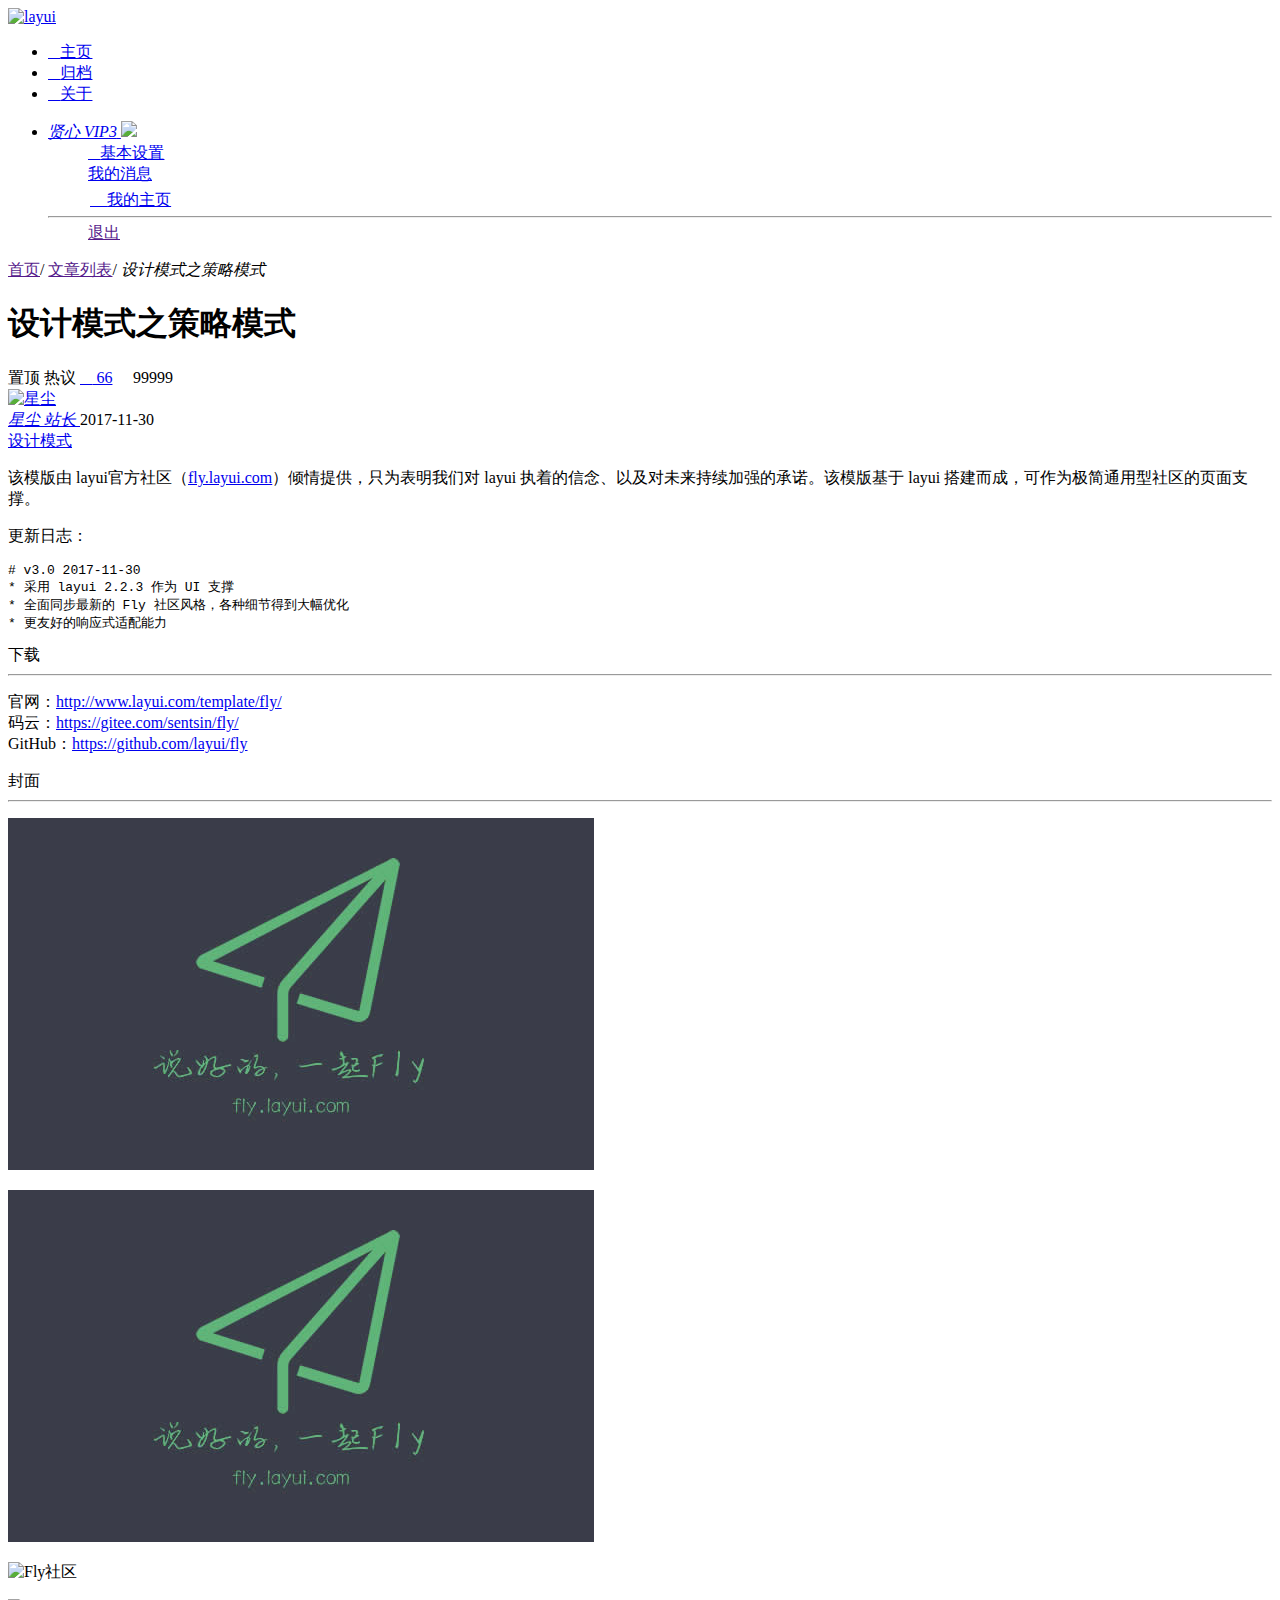
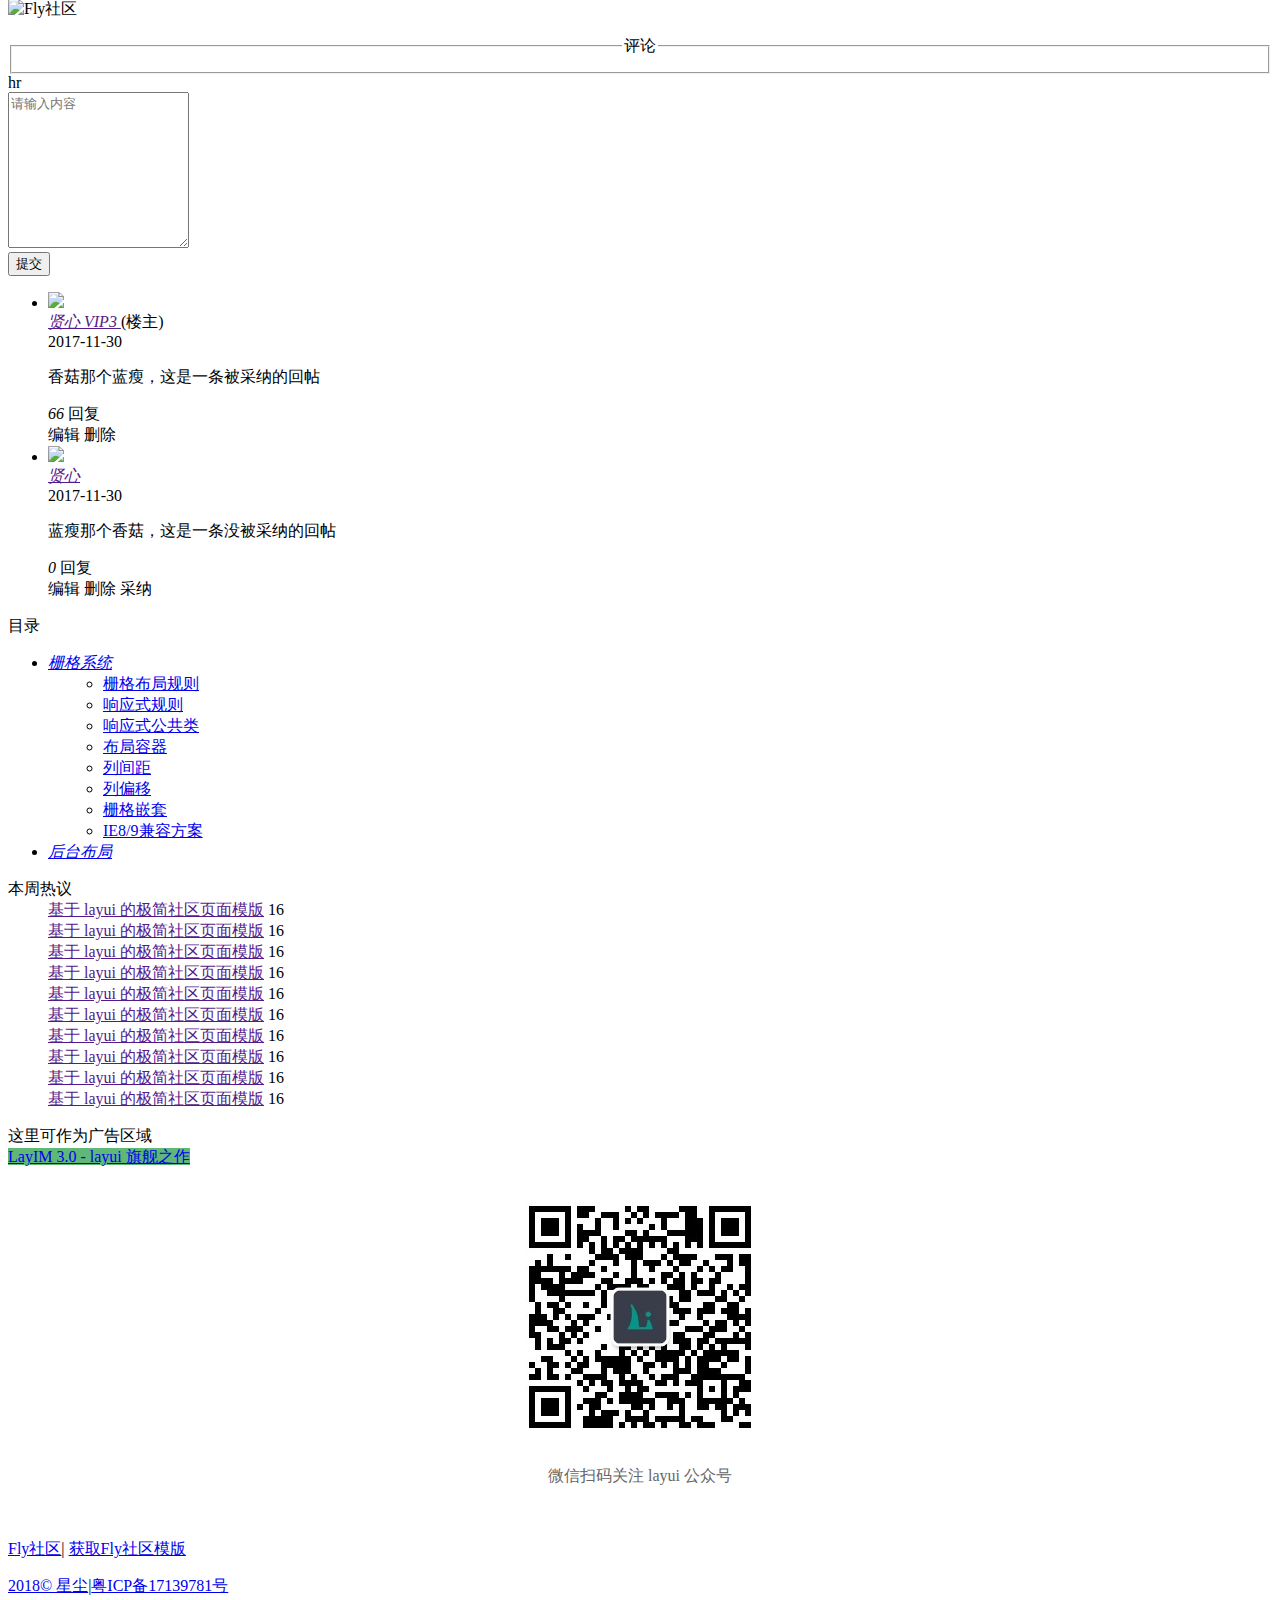
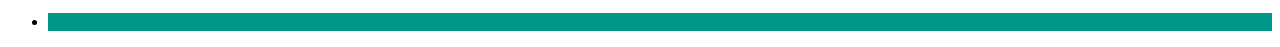
==== commit d9a5681e: "后台整合" ====
--- a/src/main/resources/static/fly/html/jie/detail.html
+++ b/src/main/resources/static/fly/html/jie/detail.html
@@ -1,387 +1,437 @@
- 
- 
 <!DOCTYPE html>
 <html>
 <head>
-  <meta charset="utf-8">
-  <title>Fly Template v3.0，基于 layui 的极简社区页面模版</title>
-  <meta name="viewport" content="width=device-width, initial-scale=1, maximum-scale=1">
-  <meta name="keywords" content="fly,layui,前端社区">
-  <meta name="description" content="Fly社区是模块化前端UI框架Layui的官网社区，致力于为web开发提供强劲动力">
-  <link rel="stylesheet" href="../../res/layui/css/layui.css">
-  <link rel="stylesheet" href="../../res/css/global.css">
+    <meta charset="utf-8">
+    <title>-----------------</title>
+    <meta name="viewport" content="width=device-width, initial-scale=1, maximum-scale=1">
+    <link rel="shortcut icon" href="/image/favicon.ico" type="image/x-icon"/>
+    <link rel="stylesheet" href="/fly/res/layui/css/layui.css">
+    <link rel="stylesheet" href="/fly/res/css/global.css">
 </head>
 <body>
 
 <div class="fly-header layui-bg-black">
-  <div class="layui-container">
-    <a class="fly-logo" href="/">
-      <img src="../../res/images/logo.png" alt="layui">
-    </a>
-    <ul class="layui-nav fly-nav layui-hide-xs">
-      <li class="layui-nav-item layui-this">
-        <a href="/"><i class="iconfont icon-jiaoliu"></i>交流</a>
-      </li>
-      <li class="layui-nav-item">
-        <a href="../case/case.html"><i class="iconfont icon-iconmingxinganli"></i>案例</a>
-      </li>
-      <li class="layui-nav-item">
-        <a href="http://www.layui.com/" target="_blank"><i class="iconfont icon-ui"></i>框架</a>
-      </li>
-    </ul>
-    
-    <ul class="layui-nav fly-nav-user">
-      
-      <!-- 未登入的状态 -->
-      <!--
-      <li class="layui-nav-item">
-        <a class="iconfont icon-touxiang layui-hide-xs" href="user/login.html"></a>
-      </li>
-      <li class="layui-nav-item">
-        <a href="user/login.html">登入</a>
-      </li>
-      <li class="layui-nav-item">
-        <a href="user/reg.html">注册</a>
-      </li>
-      <li class="layui-nav-item layui-hide-xs">
-        <a href="/app/qq/" onclick="layer.msg('正在通过QQ登入', {icon:16, shade: 0.1, time:0})" title="QQ登入" class="iconfont icon-qq"></a>
-      </li>
-      <li class="layui-nav-item layui-hide-xs">
-        <a href="/app/weibo/" onclick="layer.msg('正在通过微博登入', {icon:16, shade: 0.1, time:0})" title="微博登入" class="iconfont icon-weibo"></a>
-      </li>
-       -->
-      
-      <!-- 登入后的状态 -->
-      <li class="layui-nav-item">
-        <a class="fly-nav-avatar" href="javascript:;">
-          <cite class="layui-hide-xs">贤心</cite>
-          <i class="iconfont icon-renzheng layui-hide-xs" title="认证信息：layui 作者"></i>
-          <i class="layui-badge fly-badge-vip layui-hide-xs">VIP3</i>
-          <img src="https://tva1.sinaimg.cn/crop.0.0.118.118.180/5db11ff4gw1e77d3nqrv8j203b03cweg.jpg">
+    <div class="layui-container">
+        <a class="fly-logo" href="/">
+            <img src="/image/logo6.png" alt="layui">
         </a>
-        <dl class="layui-nav-child">
-          <dd><a href="../user/set.html"><i class="layui-icon">&#xe620;</i>基本设置</a></dd>
-          <dd><a href="../user/message.html"><i class="iconfont icon-tongzhi" style="top: 4px;"></i>我的消息</a></dd>
-          <dd><a href="../user/home.html"><i class="layui-icon" style="margin-left: 2px; font-size: 22px;">&#xe68e;</i>我的主页</a></dd>
-          <hr style="margin: 5px 0;">
-          <dd><a href="" style="text-align: center;">退出</a></dd>
-        </dl>
-      </li>
-    </ul>
-  </div>
+        <ul class="layui-nav fly-nav layui-hide-xs">
+            <li class="layui-nav-item layui-this">
+                <a href="/"><i class="layui-icon">&#xe68e;</i>主页</a>
+            </li>
+            <li class="layui-nav-item">
+                <a href="case/case.html"><i class="layui-icon">&#xe61d;</i>归档</a>
+            </li>
+            <li class="layui-nav-item">
+                <a href="http://www.layui.com/" target="_blank"><i class="layui-icon">&#xe650;</i>关于</a>
+            </li>
+        </ul>
+
+        <ul class="layui-nav fly-nav-user">
+
+            <!-- 未登入的状态 -->
+            <!--
+            <li class="layui-nav-item">
+              <a class="iconfont icon-touxiang layui-hide-xs" href="user/login.html"></a>
+            </li>
+            <li class="layui-nav-item">
+              <a href="user/login.html">登入</a>
+            </li>
+            <li class="layui-nav-item">
+              <a href="user/reg.html">注册</a>
+            </li>
+            <li class="layui-nav-item layui-hide-xs">
+              <a href="/app/qq/" onclick="layer.msg('正在通过QQ登入', {icon:16, shade: 0.1, time:0})" title="QQ登入" class="iconfont icon-qq"></a>
+            </li>
+            <li class="layui-nav-item layui-hide-xs">
+              <a href="/app/weibo/" onclick="layer.msg('正在通过微博登入', {icon:16, shade: 0.1, time:0})" title="微博登入" class="iconfont icon-weibo"></a>
+            </li>
+             -->
+
+            <!-- 登入后的状态 -->
+            <li class="layui-nav-item">
+                <a class="fly-nav-avatar" href="javascript:;">
+                    <cite class="layui-hide-xs">贤心</cite>
+                    <i class="iconfont icon-renzheng layui-hide-xs" title="认证信息：layui 作者"></i>
+                    <i class="layui-badge fly-badge-vip layui-hide-xs">VIP3</i>
+                    <img src="https://tva1.sinaimg.cn/crop.0.0.118.118.180/5db11ff4gw1e77d3nqrv8j203b03cweg.jpg">
+                </a>
+                <dl class="layui-nav-child">
+                    <dd><a href="../user/set.html"><i class="layui-icon">&#xe620;</i>基本设置</a></dd>
+                    <dd><a href="../user/message.html"><i class="iconfont icon-tongzhi" style="top: 4px;"></i>我的消息</a>
+                    </dd>
+                    <dd><a href="../user/home.html"><i class="layui-icon" style="margin-left: 2px; font-size: 22px;">&#xe68e;</i>我的主页</a>
+                    </dd>
+                    <hr style="margin: 5px 0;">
+                    <dd><a href="" style="text-align: center;">退出</a></dd>
+                </dl>
+            </li>
+        </ul>
+    </div>
 </div>
 
 <div class="layui-hide-xs">
-  <div class="fly-panel fly-column">
-    <div class="layui-container">
-      <ul class="layui-clear">
-        <li class="layui-hide-xs"><a href="/">首页</a></li> 
-        <li class="layui-this"><a href="">提问</a></li> 
-        <li><a href="">分享<span class="layui-badge-dot"></span></a></li> 
-        <li><a href="">讨论</a></li> 
-        <li><a href="">建议</a></li> 
-        <li><a href="">公告</a></li> 
-        <li><a href="">动态</a></li> 
-        <li class="layui-hide-xs layui-hide-sm layui-show-md-inline-block"><span class="fly-mid"></span></li> 
-        
-        <!-- 用户登入后显示 -->
-        <li class="layui-hide-xs layui-hide-sm layui-show-md-inline-block"><a href="../user/index.html">我发表的贴</a></li> 
-        <li class="layui-hide-xs layui-hide-sm layui-show-md-inline-block"><a href="../user/index.html#collection">我收藏的贴</a></li> 
-      </ul> 
-      
-      <div class="fly-column-right layui-hide-xs"> 
-        <span class="fly-search"><i class="layui-icon"></i></span> 
-        <a href="add.html" class="layui-btn">发表新帖</a> 
-      </div> 
-      <div class="layui-hide-sm layui-show-xs-block" style="margin-top: -10px; padding-bottom: 10px; text-align: center;"> 
-        <a href="add.html" class="layui-btn">发表新帖</a> 
-      </div> 
+    <div class="fly-panel fly-column">
+        <div class="layui-container">
+            <!--<ul class="layui-clear">
+              <li class="layui-hide-xs"><a href="/">首页</a></li>
+              <li class="layui-this"><a href="">提问</a></li>
+              <li><a href="">分享<span class="layui-badge-dot"></span></a></li>
+              <li><a href="">讨论</a></li>
+              <li><a href="">建议</a></li>
+              <li><a href="">公告</a></li>
+              <li><a href="">动态</a></li>
+              <li class="layui-hide-xs layui-hide-sm layui-show-md-inline-block"><span class="fly-mid"></span></li>
+
+              &lt;!&ndash; 用户登入后显示 &ndash;&gt;
+              <li class="layui-hide-xs layui-hide-sm layui-show-md-inline-block"><a href="../user/index.html">我发表的贴</a></li>
+              <li class="layui-hide-xs layui-hide-sm layui-show-md-inline-block"><a href="../user/index.html#collection">我收藏的贴</a></li>
+            </ul>
+
+            <div class="fly-column-right layui-hide-xs">
+              <span class="fly-search"><i class="layui-icon"></i></span>
+              <a href="add.html" class="layui-btn">发表新帖</a>
+            </div>
+            <div class="layui-hide-sm layui-show-xs-block" style="margin-top: -10px; padding-bottom: 10px; text-align: center;">
+              <a href="add.html" class="layui-btn">发表新帖</a>
+            </div> -->
+
+            <span class="layui-breadcrumb">
+              <a href="">首页</a>
+                <a href="">文章列表</a>
+              <a><cite>设计模式之策略模式</cite></a>
+            </span>
+        </div>
     </div>
-  </div>
 </div>
 
 <div class="layui-container">
-  <div class="layui-row layui-col-space15">
-    <div class="layui-col-md8 content detail">
-      <div class="fly-panel detail-box">
-        <h1>Fly Template v3.0，基于 layui 的极简社区页面模版</h1>
-        <div class="fly-detail-info">
-          <!-- <span class="layui-badge">审核中</span> -->
-          <span class="layui-badge layui-bg-green fly-detail-column">动态</span>
-          
-          <span class="layui-badge" style="background-color: #999;">未结</span>
-          <!-- <span class="layui-badge" style="background-color: #5FB878;">已结</span> -->
-          
-          <span class="layui-badge layui-bg-black">置顶</span>
-          <span class="layui-badge layui-bg-red">精帖</span>
-          
-          <div class="fly-admin-box" data-id="123">
-            <span class="layui-btn layui-btn-xs jie-admin" type="del">删除</span>
-            
-            <span class="layui-btn layui-btn-xs jie-admin" type="set" field="stick" rank="1">置顶</span> 
-            <!-- <span class="layui-btn layui-btn-xs jie-admin" type="set" field="stick" rank="0" style="background-color:#ccc;">取消置顶</span> -->
-            
-            <span class="layui-btn layui-btn-xs jie-admin" type="set" field="status" rank="1">加精</span> 
-            <!-- <span class="layui-btn layui-btn-xs jie-admin" type="set" field="status" rank="0" style="background-color:#ccc;">取消加精</span> -->
-          </div>
-          <span class="fly-list-nums"> 
-            <a href="#comment"><i class="iconfont" title="回答">&#xe60c;</i> 66</a>
-            <i class="iconfont" title="人气">&#xe60b;</i> 99999
+    <div class="layui-row layui-col-space15">
+        <div class="layui-col-md8 content detail">
+            <div class="fly-panel detail-box">
+                <h1>设计模式之策略模式</h1>
+                <div class="fly-detail-info">
+                    <!-- <span class="layui-badge">审核中</span> -->
+                    <!--<span class="layui-badge layui-bg-green fly-detail-column">动态</span>-->
+
+                    <!--<span class="layui-badge" style="background-color: #999;">未结</span>-->
+                    <!-- <span class="layui-badge" style="background-color: #5FB878;">已结</span> -->
+
+                    <span class="layui-badge layui-bg-black">置顶</span>
+                    <span class="layui-badge layui-bg-red">热议</span>
+
+                    <!--<div class="fly-admin-box" data-id="123">
+                        <span class="layui-btn layui-btn-xs jie-admin" type="del">删除</span>
+
+                        <span class="layui-btn layui-btn-xs jie-admin" type="set" field="stick" rank="1">置顶</span>
+                        &lt;!&ndash; <span class="layui-btn layui-btn-xs jie-admin" type="set" field="stick" rank="0" style="background-color:#ccc;">取消置顶</span> &ndash;&gt;
+
+                        <span class="layui-btn layui-btn-xs jie-admin" type="set" field="status" rank="1">加精</span>
+                        &lt;!&ndash; <span class="layui-btn layui-btn-xs jie-admin" type="set" field="status" rank="0" style="background-color:#ccc;">取消加精</span> &ndash;&gt;
+                    </div>-->
+                    <span class="fly-list-nums">
+            <a href="#comment"><i class="iconfont" title="讨论">&#xe60c;</i> 66</a>
+            <i class="iconfont" title="浏览">&#xe60b;</i> 99999
           </span>
-        </div>
-        <div class="detail-about">
-          <a class="fly-avatar" href="../user/home.html">
-            <img src="https://tva1.sinaimg.cn/crop.0.0.118.118.180/5db11ff4gw1e77d3nqrv8j203b03cweg.jpg" alt="贤心">
-          </a>
-          <div class="fly-detail-user">
-            <a href="../user/home.html" class="fly-link">
-              <cite>贤心</cite>
-              <i class="iconfont icon-renzheng" title="认证信息：{{ rows.user.approve }}"></i>
-              <i class="layui-badge fly-badge-vip">VIP3</i>
-            </a>
-            <span>2017-11-30</span>
-          </div>
-          <div class="detail-hits" id="LAY_jieAdmin" data-id="123">
-            <span style="padding-right: 10px; color: #FF7200">悬赏：60飞吻</span>  
-            <span class="layui-btn layui-btn-xs jie-admin" type="edit"><a href="add.html">编辑此贴</a></span>
-          </div>
-        </div>
-        <div class="detail-body photos">
-          <p>
-            该模版由 layui官方社区（<a href="http://fly.layui.com/" target="_blank">fly.layui.com</a>）倾情提供，只为表明我们对 layui 执着的信念、以及对未来持续加强的承诺。该模版基于 layui 搭建而成，可作为极简通用型社区的页面支撑。
-          </p>
-          <p>更新日志：</p>
-<pre>
+                </div>
+                <div class="detail-about">
+                    <a class="fly-avatar" href="../user/home.html">
+                        <img src="https://tva1.sinaimg.cn/crop.0.0.118.118.180/5db11ff4gw1e77d3nqrv8j203b03cweg.jpg"
+                             alt="星尘">
+                    </a>
+                    <div class="fly-detail-user">
+                        <a href="../user/home.html" class="fly-link">
+                            <cite>星尘</cite>
+                            <i class="iconfont icon-renzheng" title="认证信息：{{ rows.user.approve }}"></i>
+                            <i class="layui-badge fly-badge-vip">站长</i>
+                        </a>
+                        <span>2017-11-30</span>
+                    </div>
+                    <div class="detail-hits" id="LAY_jieAdmin" data-id="123">
+                        <!--<span style="padding-right: 10px; color: #FF7200">悬赏：60飞吻</span>-->
+                        <a href="#" link><span class="layui-badge fly-badge-accept layui-hide-xs">设计模式</span></a>
+                        <!--<span class="layui-btn layui-btn-xs jie-admin" type="edit"><a href="add.html">编辑</a></span>-->
+                    </div>
+                </div>
+                <div class="detail-body photos">
+                    <p>
+                        该模版由 layui官方社区（<a href="http://fly.layui.com/" target="_blank">fly.layui.com</a>）倾情提供，只为表明我们对
+                        layui 执着的信念、以及对未来持续加强的承诺。该模版基于 layui 搭建而成，可作为极简通用型社区的页面支撑。
+                    </p>
+                    <p>更新日志：</p>
+                    <pre>
 # v3.0 2017-11-30
 * 采用 layui 2.2.3 作为 UI 支撑
 * 全面同步最新的 Fly 社区风格，各种细节得到大幅优化
 * 更友好的响应式适配能力
 </pre>
-          
-          下载<hr>
-          <p>
-            官网：<a href="http://www.layui.com/template/fly/" target="_blank">http://www.layui.com/template/fly/</a><br>
-            码云：<a href="https://gitee.com/sentsin/fly/" target="_blank">https://gitee.com/sentsin/fly/</a><br>
-            GitHub：<a href="https://github.com/layui/fly" target="_blank">https://github.com/layui/fly</a>
-          </p>
-          封面<hr>
-          <p>
-            <img src="../../res/images/fly.jpg" alt="Fly社区">
-          </p>
-        </div>
-      </div>
-
-      <div class="fly-panel detail-box" id="flyReply">
-        <fieldset class="layui-elem-field layui-field-title" style="text-align: center;">
-          <legend>回帖</legend>
-        </fieldset>
-
-        <ul class="jieda" id="jieda">
-          <li data-id="111" class="jieda-daan">
-            <a name="item-1111111111"></a>
-            <div class="detail-about detail-about-reply">
-              <a class="fly-avatar" href="">
-                <img src="https://tva1.sinaimg.cn/crop.0.0.118.118.180/5db11ff4gw1e77d3nqrv8j203b03cweg.jpg" alt=" ">
-              </a>
-              <div class="fly-detail-user">
-                <a href="" class="fly-link">
-                  <cite>贤心</cite>
-                  <i class="iconfont icon-renzheng" title="认证信息：XXX"></i>
-                  <i class="layui-badge fly-badge-vip">VIP3</i>              
-                </a>
-                
-                <span>(楼主)</span>
-                <!--
-                <span style="color:#5FB878">(管理员)</span>
-                <span style="color:#FF9E3F">（社区之光）</span>
-                <span style="color:#999">（该号已被封）</span>
-                -->
-              </div>
-
-              <div class="detail-hits">
-                <span>2017-11-30</span>
-              </div>
-
-              <i class="iconfont icon-caina" title="最佳答案"></i>
-            </div>
-            <div class="detail-body jieda-body photos">
-              <p>香菇那个蓝瘦，这是一条被采纳的回帖</p>
-            </div>
-            <div class="jieda-reply">
+
+                    下载
+                    <hr>
+                    <p>
+                        官网：<a href="http://www.layui.com/template/fly/" target="_blank">http://www.layui.com/template/fly/</a><br>
+                        码云：<a href="https://gitee.com/sentsin/fly/"
+                              target="_blank">https://gitee.com/sentsin/fly/</a><br>
+                        GitHub：<a href="https://github.com/layui/fly" target="_blank">https://github.com/layui/fly</a>
+                    </p>
+                    封面
+                    <hr>
+                    <p>
+                        <img src="../../res/images/fly.jpg" alt="Fly社区">
+                    </p>
+                    <p>
+                        <img src="../../res/images/fly.jpg" alt="Fly社区">
+                    </p>
+                    <p>
+                        <img src="/image/logo.png" alt="Fly社区">
+                    </p>
+                    <p>
+                        <img src="/image/logo2.png" alt="Fly社区">
+                    </p>
+                </div>
+            </div>
+
+            <div class="fly-panel detail-box" id="flyReply">
+                <fieldset class="layui-elem-field layui-field-title" style="text-align: center;">
+                    <legend>评论</legend>
+                </fieldset>
+                <div class="layui-form layui-form-pane">
+                    <form action="/jie/reply/" method="post">
+                        <div class="layui-form-item layui-form-text">
+                            <a name="comment"></a>
+                            <div class="layui-input-block">
+                                <textarea id="L_content" name="content" required lay-verify="required"
+                                          placeholder="请输入内容" class="layui-textarea fly-editor"
+                                          style="height: 150px;"></textarea>
+                            </div>
+                        </div>
+                        <div class="layui-form-item">
+                            <input type="hidden" name="jid" value="123">
+                            <button class="layui-btn" lay-filter="*" lay-submit>提交</button>
+                        </div>
+                    </form>
+                </div>
+
+                <ul class="jieda" id="jieda">
+                    <li data-id="111" class="jieda-daan">
+                        <a name="item-1111111111"></a>
+                        <div class="detail-about detail-about-reply">
+                            <a class="fly-avatar" href="">
+                                <img src="https://tva1.sinaimg.cn/crop.0.0.118.118.180/5db11ff4gw1e77d3nqrv8j203b03cweg.jpg"
+                                     alt=" ">
+                            </a>
+                            <div class="fly-detail-user">
+                                <a href="" class="fly-link">
+                                    <cite>贤心</cite>
+                                    <i class="iconfont icon-renzheng" title="认证信息：XXX"></i>
+                                    <i class="layui-badge fly-badge-vip">VIP3</i>
+                                </a>
+
+                                <span>(楼主)</span>
+                                <!--
+                                <span style="color:#5FB878">(管理员)</span>
+                                <span style="color:#FF9E3F">（社区之光）</span>
+                                <span style="color:#999">（该号已被封）</span>
+                                -->
+                            </div>
+
+                            <div class="detail-hits">
+                                <span>2017-11-30</span>
+                            </div>
+
+                            <i class="iconfont icon-caina" title="最佳答案"></i>
+                        </div>
+                        <div class="detail-body jieda-body photos">
+                            <p>香菇那个蓝瘦，这是一条被采纳的回帖</p>
+                        </div>
+                        <div class="jieda-reply">
               <span class="jieda-zan zanok" type="zan">
                 <i class="iconfont icon-zan"></i>
                 <em>66</em>
               </span>
-              <span type="reply">
+                            <span type="reply">
                 <i class="iconfont icon-svgmoban53"></i>
                 回复
               </span>
-              <div class="jieda-admin">
-                <span type="edit">编辑</span>
-                <span type="del">删除</span>
-                <!-- <span class="jieda-accept" type="accept">采纳</span> -->
-              </div>
-            </div>
-          </li>
-          
-          <li data-id="111">
-            <a name="item-1111111111"></a>
-            <div class="detail-about detail-about-reply">
-              <a class="fly-avatar" href="">
-                <img src="https://tva1.sinaimg.cn/crop.0.0.118.118.180/5db11ff4gw1e77d3nqrv8j203b03cweg.jpg" alt=" ">
-              </a>
-              <div class="fly-detail-user">
-                <a href="" class="fly-link">
-                  <cite>贤心</cite>       
-                </a>
-              </div>
-              <div class="detail-hits">
-                <span>2017-11-30</span>
-              </div>
-            </div>
-            <div class="detail-body jieda-body photos">
-              <p>蓝瘦那个香菇，这是一条没被采纳的回帖</p>
-            </div>
-            <div class="jieda-reply">
+                            <div class="jieda-admin">
+                                <span type="edit">编辑</span>
+                                <span type="del">删除</span>
+                                <!-- <span class="jieda-accept" type="accept">采纳</span> -->
+                            </div>
+                        </div>
+                    </li>
+
+                    <li data-id="111">
+                        <a name="item-1111111111"></a>
+                        <div class="detail-about detail-about-reply">
+                            <a class="fly-avatar" href="">
+                                <img src="https://tva1.sinaimg.cn/crop.0.0.118.118.180/5db11ff4gw1e77d3nqrv8j203b03cweg.jpg"
+                                     alt=" ">
+                            </a>
+                            <div class="fly-detail-user">
+                                <a href="" class="fly-link">
+                                    <cite>贤心</cite>
+                                </a>
+                            </div>
+                            <div class="detail-hits">
+                                <span>2017-11-30</span>
+                            </div>
+                        </div>
+                        <div class="detail-body jieda-body photos">
+                            <p>蓝瘦那个香菇，这是一条没被采纳的回帖</p>
+                        </div>
+                        <div class="jieda-reply">
               <span class="jieda-zan" type="zan">
                 <i class="iconfont icon-zan"></i>
                 <em>0</em>
               </span>
-              <span type="reply">
+                            <span type="reply">
                 <i class="iconfont icon-svgmoban53"></i>
                 回复
               </span>
-              <div class="jieda-admin">
-                <span type="edit">编辑</span>
-                <span type="del">删除</span>
-                <span class="jieda-accept" type="accept">采纳</span>
-              </div>
-            </div>
-          </li>
-          
-          <!-- 无数据时 -->
-          <!-- <li class="fly-none">消灭零回复</li> -->
-        </ul>
-        
-        <div class="layui-form layui-form-pane">
-          <form action="/jie/reply/" method="post">
-            <div class="layui-form-item layui-form-text">
-              <a name="comment"></a>
-              <div class="layui-input-block">
-                <textarea id="L_content" name="content" required lay-verify="required" placeholder="请输入内容"  class="layui-textarea fly-editor" style="height: 150px;"></textarea>
-              </div>
-            </div>
-            <div class="layui-form-item">
-              <input type="hidden" name="jid" value="123">
-              <button class="layui-btn" lay-filter="*" lay-submit>提交回复</button>
-            </div>
-          </form>
+                            <div class="jieda-admin">
+                                <span type="edit">编辑</span>
+                                <span type="del">删除</span>
+                                <span class="jieda-accept" type="accept">采纳</span>
+                            </div>
+                        </div>
+                    </li>
+
+                    <!-- 无数据时 -->
+                    <!-- <li class="fly-none">消灭零回复</li> -->
+                </ul>
+
+            </div>
         </div>
-      </div>
+        <div class="layui-col-md4">
+
+            <div class="fly-panel">
+                <div class="fly-panel-title">
+                    目录
+                </div>
+                <div class="fly-panel-main">
+                    <ul class="site-dir layui-layer-wrap" style="display: block;list-style-type: disc">
+                        <li><a href="#grid"><cite>栅格系统</cite></a></li>
+                        <ul style="margin-left: 15px;">
+                            <li><a href="#grid-rule">栅格布局规则</a></li>
+                            <li><a href="#grid-resp">响应式规则</a></li>
+                            <li><a href="#grid-class">响应式公共类</a></li>
+                            <li><a href="#grid-container">布局容器</a></li>
+                            <li><a href="#grid-space">列间距</a></li>
+                            <li><a href="#grid-offset">列偏移</a></li>
+                            <li><a href="#grid-nesting">栅格嵌套</a></li>
+                            <li><a href="#grid-iepatch">IE8/9兼容方案</a></li>
+                        </ul>
+
+                        <li><a href="#admin"><cite>后台布局</cite></a></li>
+                    </ul>
+                </div>
+            </div>
+
+            <dl class="fly-panel fly-list-one">
+                <dt class="fly-panel-title">本周热议</dt>
+                <dd>
+                    <a href="">基于 layui 的极简社区页面模版</a>
+                    <span><i class="iconfont icon-pinglun1"></i> 16</span>
+                </dd>
+                <dd>
+                    <a href="">基于 layui 的极简社区页面模版</a>
+                    <span><i class="iconfont icon-pinglun1"></i> 16</span>
+                </dd>
+                <dd>
+                    <a href="">基于 layui 的极简社区页面模版</a>
+                    <span><i class="iconfont icon-pinglun1"></i> 16</span>
+                </dd>
+                <dd>
+                    <a href="">基于 layui 的极简社区页面模版</a>
+                    <span><i class="iconfont icon-pinglun1"></i> 16</span>
+                </dd>
+                <dd>
+                    <a href="">基于 layui 的极简社区页面模版</a>
+                    <span><i class="iconfont icon-pinglun1"></i> 16</span>
+                </dd>
+                <dd>
+                    <a href="">基于 layui 的极简社区页面模版</a>
+                    <span><i class="iconfont icon-pinglun1"></i> 16</span>
+                </dd>
+                <dd>
+                    <a href="">基于 layui 的极简社区页面模版</a>
+                    <span><i class="iconfont icon-pinglun1"></i> 16</span>
+                </dd>
+                <dd>
+                    <a href="">基于 layui 的极简社区页面模版</a>
+                    <span><i class="iconfont icon-pinglun1"></i> 16</span>
+                </dd>
+                <dd>
+                    <a href="">基于 layui 的极简社区页面模版</a>
+                    <span><i class="iconfont icon-pinglun1"></i> 16</span>
+                </dd>
+                <dd>
+                    <a href="">基于 layui 的极简社区页面模版</a>
+                    <span><i class="iconfont icon-pinglun1"></i> 16</span>
+                </dd>
+
+                <!-- 无数据时 -->
+                <!--
+                <div class="fly-none">没有相关数据</div>
+                -->
+            </dl>
+
+            <div class="fly-panel">
+                <div class="fly-panel-title">
+                    这里可作为广告区域
+                </div>
+                <div class="fly-panel-main">
+                    <a href="http://layim.layui.com/?from=fly" target="_blank" class="fly-zanzhu"
+                       time-limit="2017.09.25-2099.01.01" style="background-color: #5FB878;">LayIM 3.0 - layui 旗舰之作</a>
+                </div>
+            </div>
+
+            <div class="fly-panel" style="padding: 20px 0; text-align: center;">
+                <img src="../../res/images/weixin.jpg" style="max-width: 100%;" alt="layui">
+                <p style="position: relative; color: #666;">微信扫码关注 layui 公众号</p>
+            </div>
+
+        </div>
     </div>
-    <div class="layui-col-md4">
-      <dl class="fly-panel fly-list-one">
-        <dt class="fly-panel-title">本周热议</dt>
-        <dd>
-          <a href="">基于 layui 的极简社区页面模版</a>
-          <span><i class="iconfont icon-pinglun1"></i> 16</span>
-        </dd>
-        <dd>
-          <a href="">基于 layui 的极简社区页面模版</a>
-          <span><i class="iconfont icon-pinglun1"></i> 16</span>
-        </dd>
-        <dd>
-          <a href="">基于 layui 的极简社区页面模版</a>
-          <span><i class="iconfont icon-pinglun1"></i> 16</span>
-        </dd>
-        <dd>
-          <a href="">基于 layui 的极简社区页面模版</a>
-          <span><i class="iconfont icon-pinglun1"></i> 16</span>
-        </dd>
-        <dd>
-          <a href="">基于 layui 的极简社区页面模版</a>
-          <span><i class="iconfont icon-pinglun1"></i> 16</span>
-        </dd>
-        <dd>
-          <a href="">基于 layui 的极简社区页面模版</a>
-          <span><i class="iconfont icon-pinglun1"></i> 16</span>
-        </dd>
-        <dd>
-          <a href="">基于 layui 的极简社区页面模版</a>
-          <span><i class="iconfont icon-pinglun1"></i> 16</span>
-        </dd>
-        <dd>
-          <a href="">基于 layui 的极简社区页面模版</a>
-          <span><i class="iconfont icon-pinglun1"></i> 16</span>
-        </dd>
-        <dd>
-          <a href="">基于 layui 的极简社区页面模版</a>
-          <span><i class="iconfont icon-pinglun1"></i> 16</span>
-        </dd>
-        <dd>
-          <a href="">基于 layui 的极简社区页面模版</a>
-          <span><i class="iconfont icon-pinglun1"></i> 16</span>
-        </dd>
-
-        <!-- 无数据时 -->
-        <!--
-        <div class="fly-none">没有相关数据</div>
-        -->
-      </dl>
-
-      <div class="fly-panel">
-        <div class="fly-panel-title">
-          这里可作为广告区域
-        </div>
-        <div class="fly-panel-main">
-          <a href="http://layim.layui.com/?from=fly" target="_blank" class="fly-zanzhu" time-limit="2017.09.25-2099.01.01" style="background-color: #5FB878;">LayIM 3.0 - layui 旗舰之作</a>
-        </div>
-      </div>
-
-      <div class="fly-panel" style="padding: 20px 0; text-align: center;">
-        <img src="../../res/images/weixin.jpg" style="max-width: 100%;" alt="layui">
-        <p style="position: relative; color: #666;">微信扫码关注 layui 公众号</p>
-      </div>
-
-    </div>
-  </div>
 </div>
 
 <div class="fly-footer">
-  <p><a href="http://fly.layui.com/" target="_blank">Fly社区</a> 2017 &copy; <a href="http://www.layui.com/" target="_blank">layui.com 出品</a></p>
-  <p>
-    <a href="http://fly.layui.com/jie/3147/" target="_blank">付费计划</a>
-    <a href="http://www.layui.com/template/fly/" target="_blank">获取Fly社区模版</a>
-    <a href="http://fly.layui.com/jie/2461/" target="_blank">微信公众号</a>
-  </p>
+    <p><a href="http://fly.layui.com/" target="_blank">Fly社区</a>|
+        <a href="http://www.layui.com/template/fly/" target="_blank">获取Fly社区模版</a>
+    </p>
+    <p>
+    <p>
+        <a href="#" target="_blank">2018© 星尘</a>|<a href="http://www.miitbeian.gov.cn/">粤ICP备17139781号</a>
+    </p>
 </div>
 
 <script src="../../res/layui/layui.js"></script>
 <script>
-layui.cache.page = 'jie';
-layui.cache.user = {
-  username: '游客'
-  ,uid: -1
-  ,avatar: '../../res/images/avatar/00.jpg'
-  ,experience: 83
-  ,sex: '男'
-};
-layui.config({
-  version: "3.0.0"
-  ,base: '../../res/mods/'
-}).extend({
-  fly: 'index'
-}).use(['fly', 'face'], function(){
-  var $ = layui.$
-  ,fly = layui.fly;
-  //如果你是采用模版自带的编辑器，你需要开启以下语句来解析。
-  /*
-  $('.detail-body').each(function(){
-    var othis = $(this), html = othis.html();
-    othis.html(fly.content(html));
-  });
-  */
-});
+    layui.cache.page = 'jie';
+    layui.cache.user = {
+        username: '游客'
+        , uid: -1
+        , avatar: '../../res/images/avatar/00.jpg'
+        , experience: 83
+        , sex: '男'
+    };
+    layui.config({
+        version: "3.0.0"
+        , base: '../../res/mods/'
+    }).extend({
+        fly: 'index'
+    }).use(['fly', 'face'], function () {
+        var $ = layui.$
+            , fly = layui.fly;
+        //如果你是采用模版自带的编辑器，你需要开启以下语句来解析。
+        /*
+        $('.detail-body').each(function(){
+          var othis = $(this), html = othis.html();
+          othis.html(fly.content(html));
+        });
+        */
+    });
 </script>
 
 </body>
